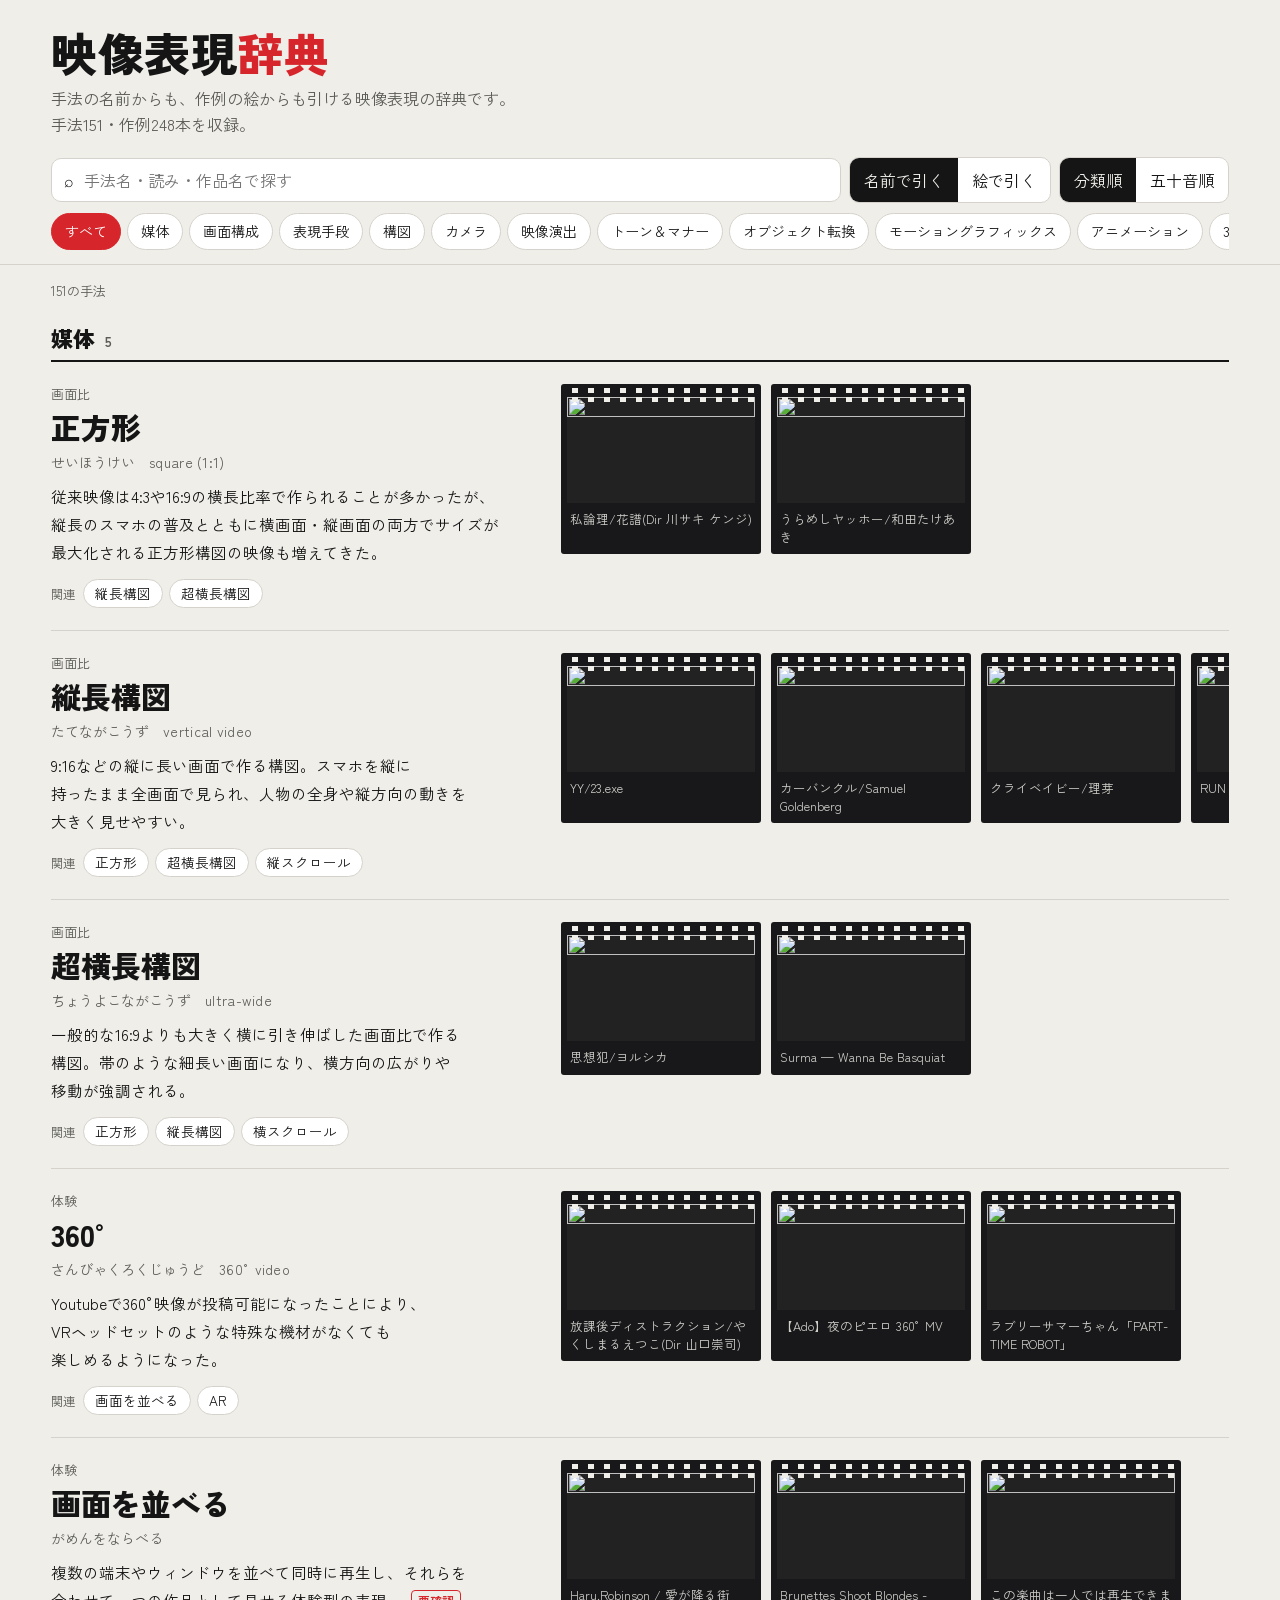
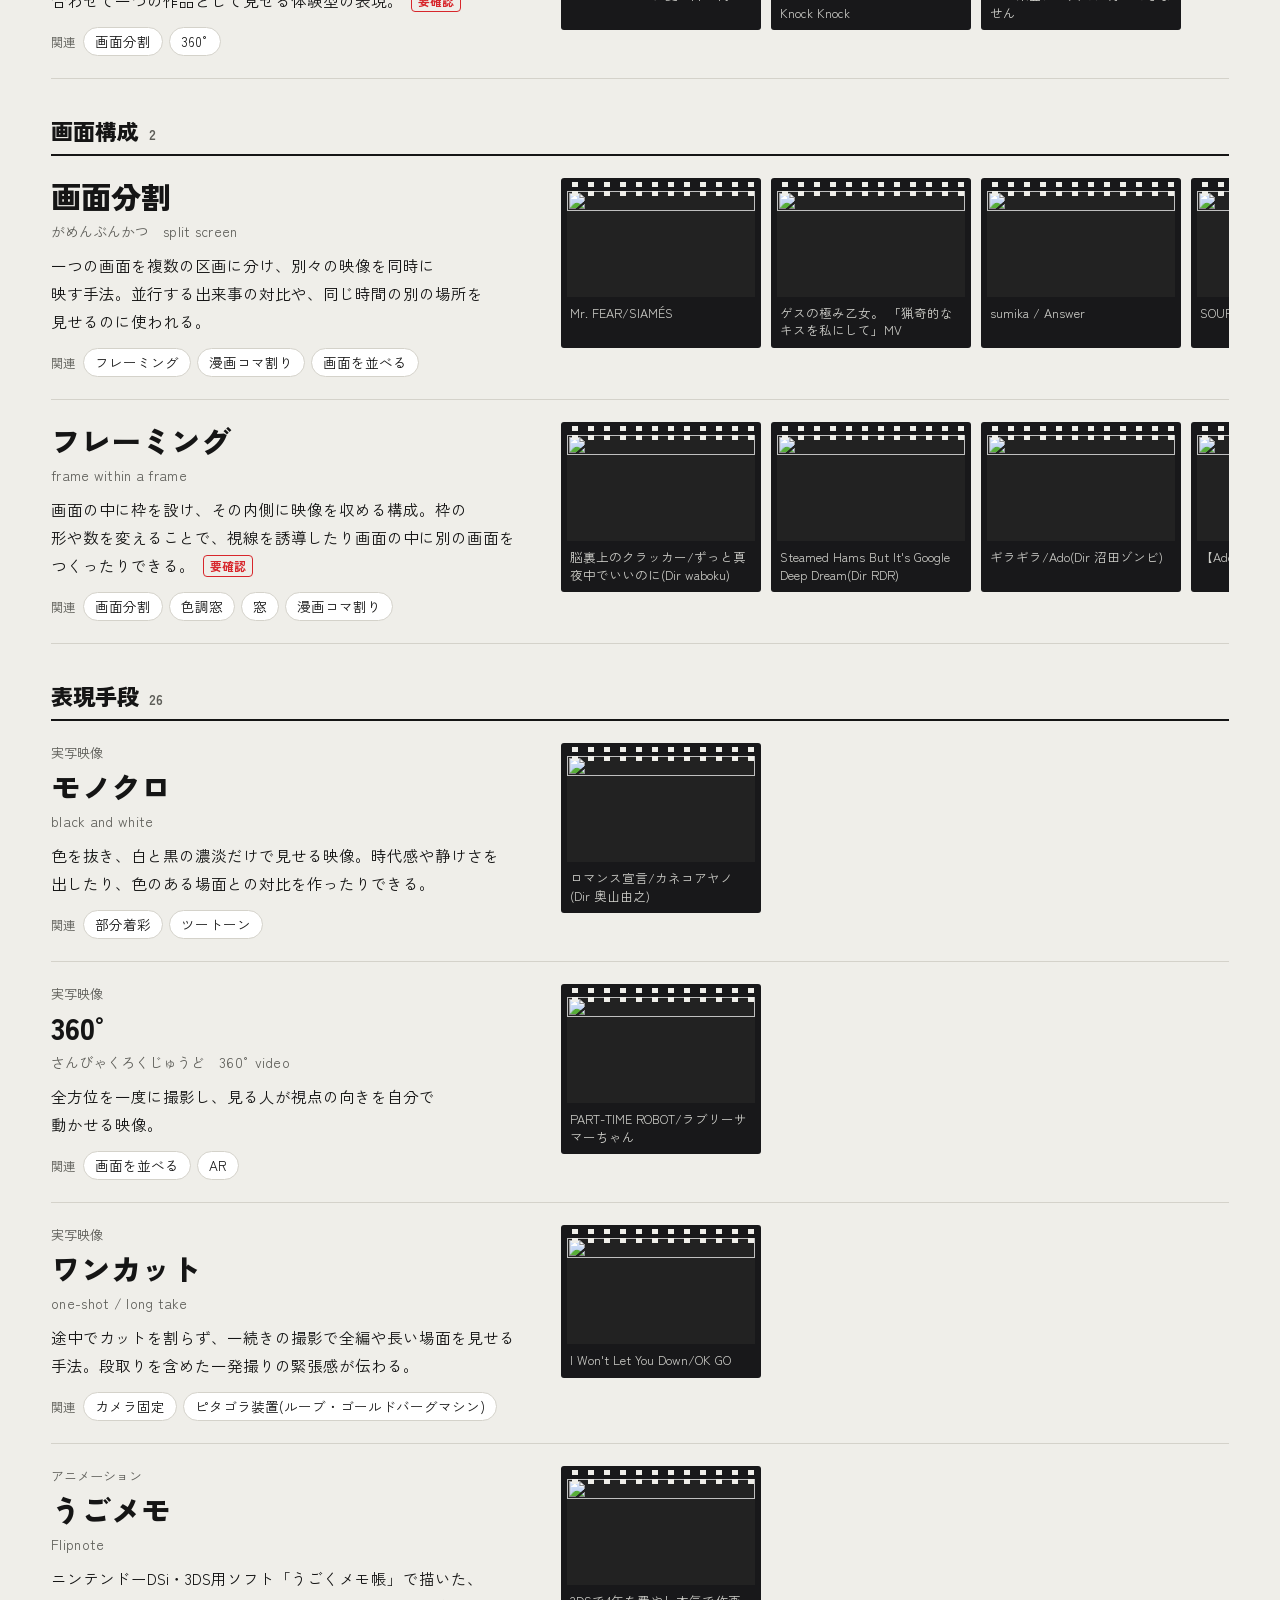
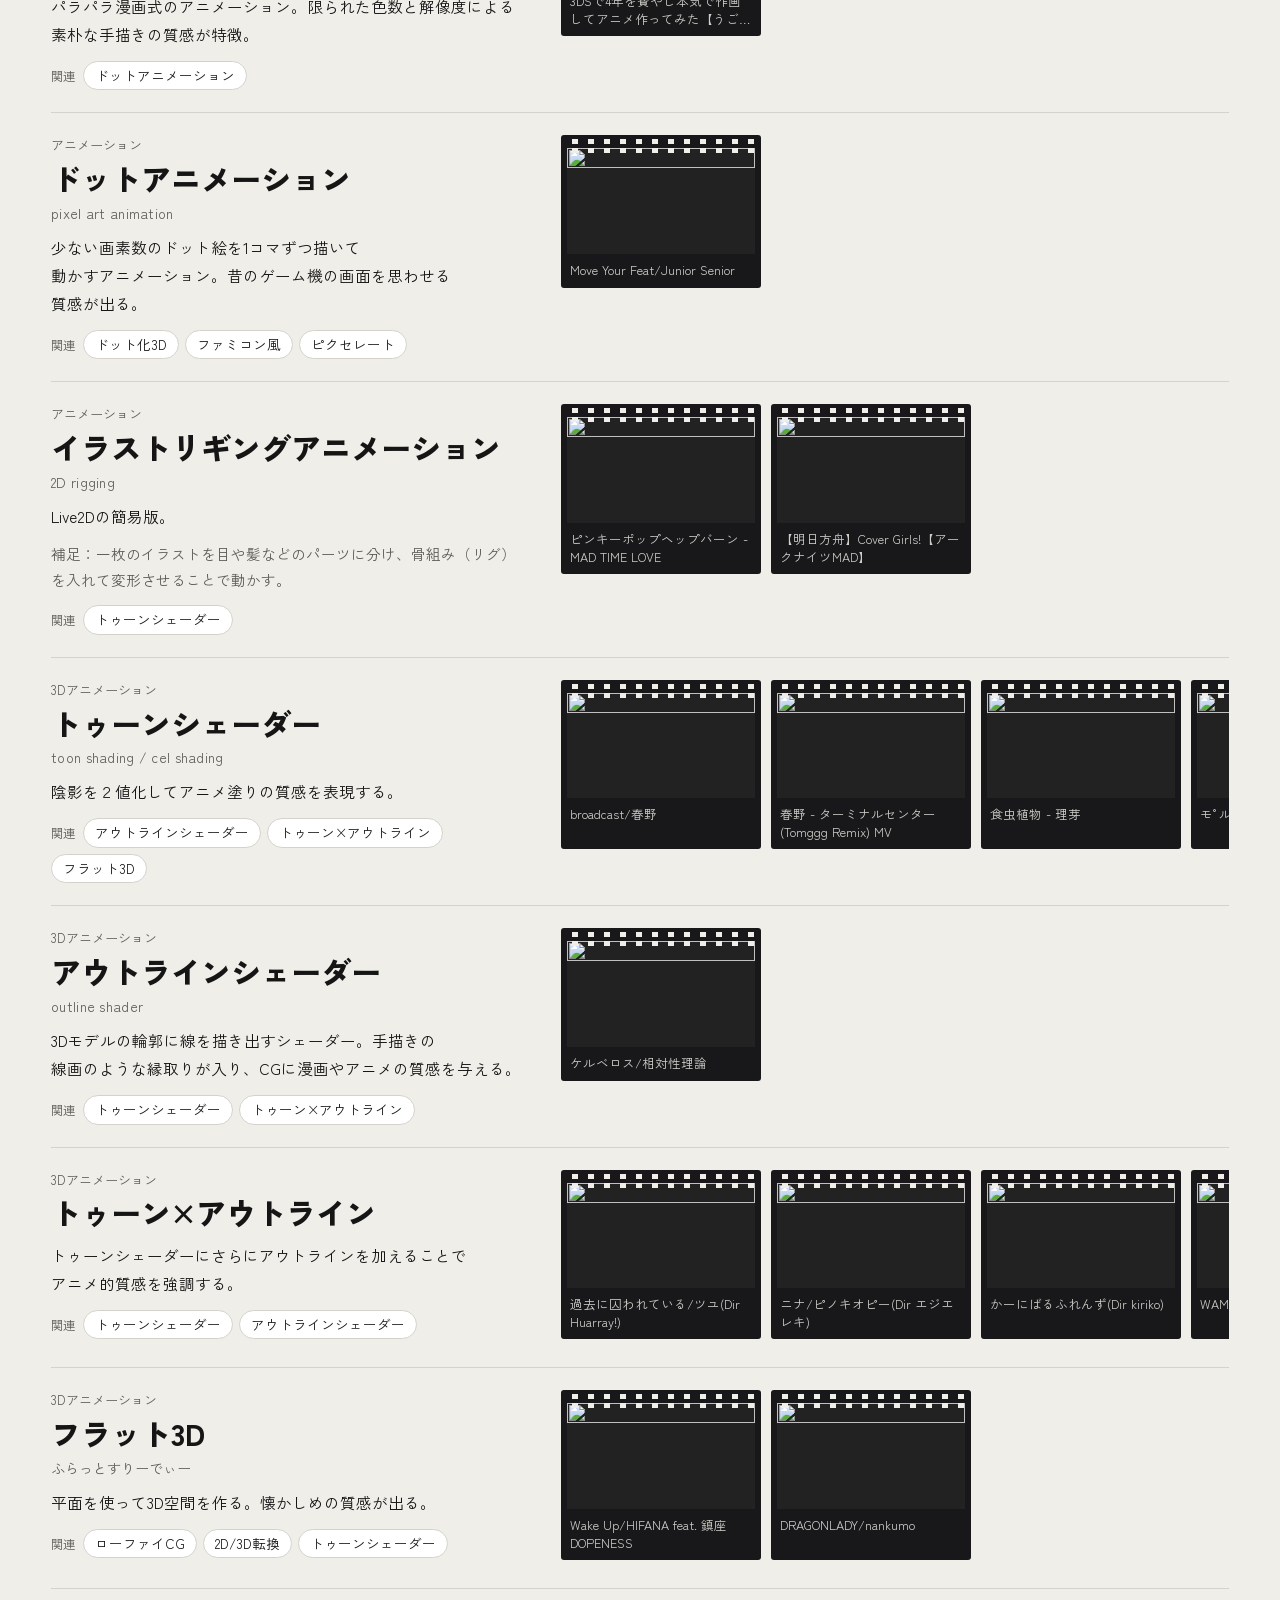
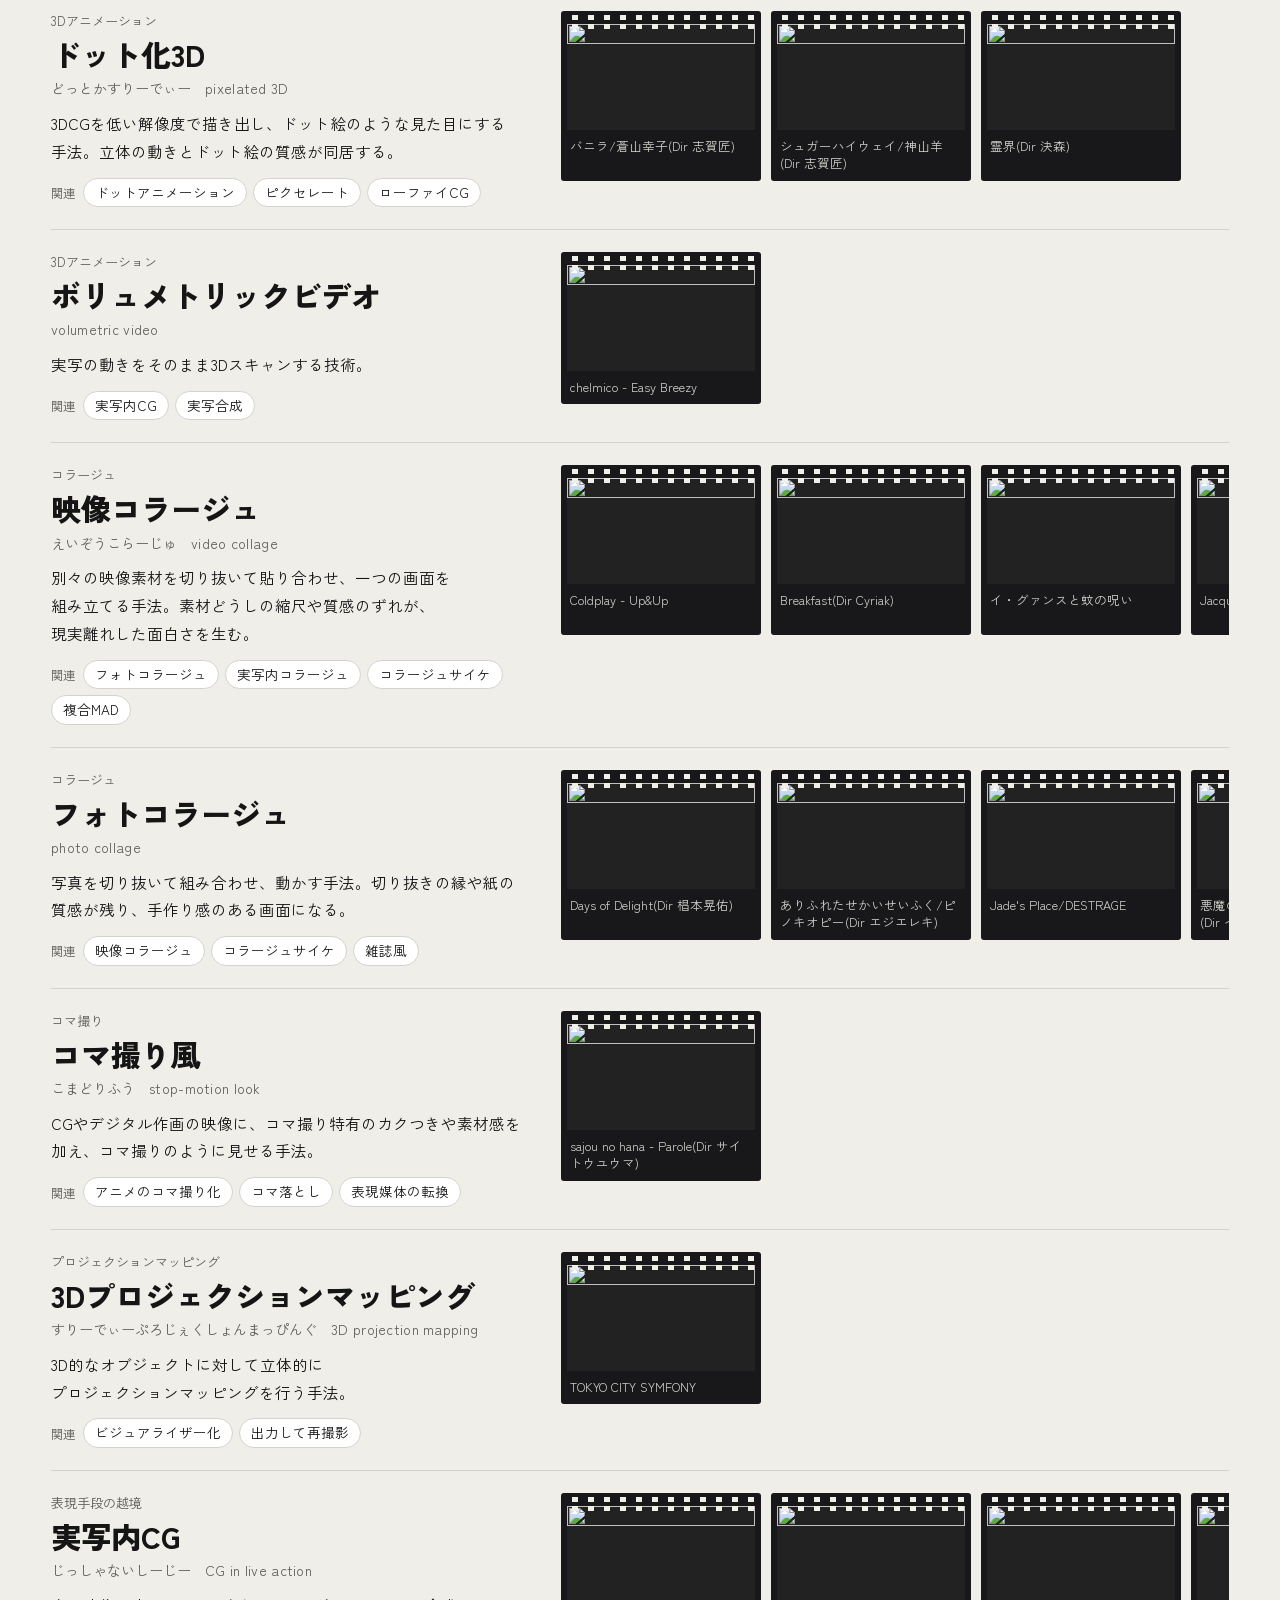
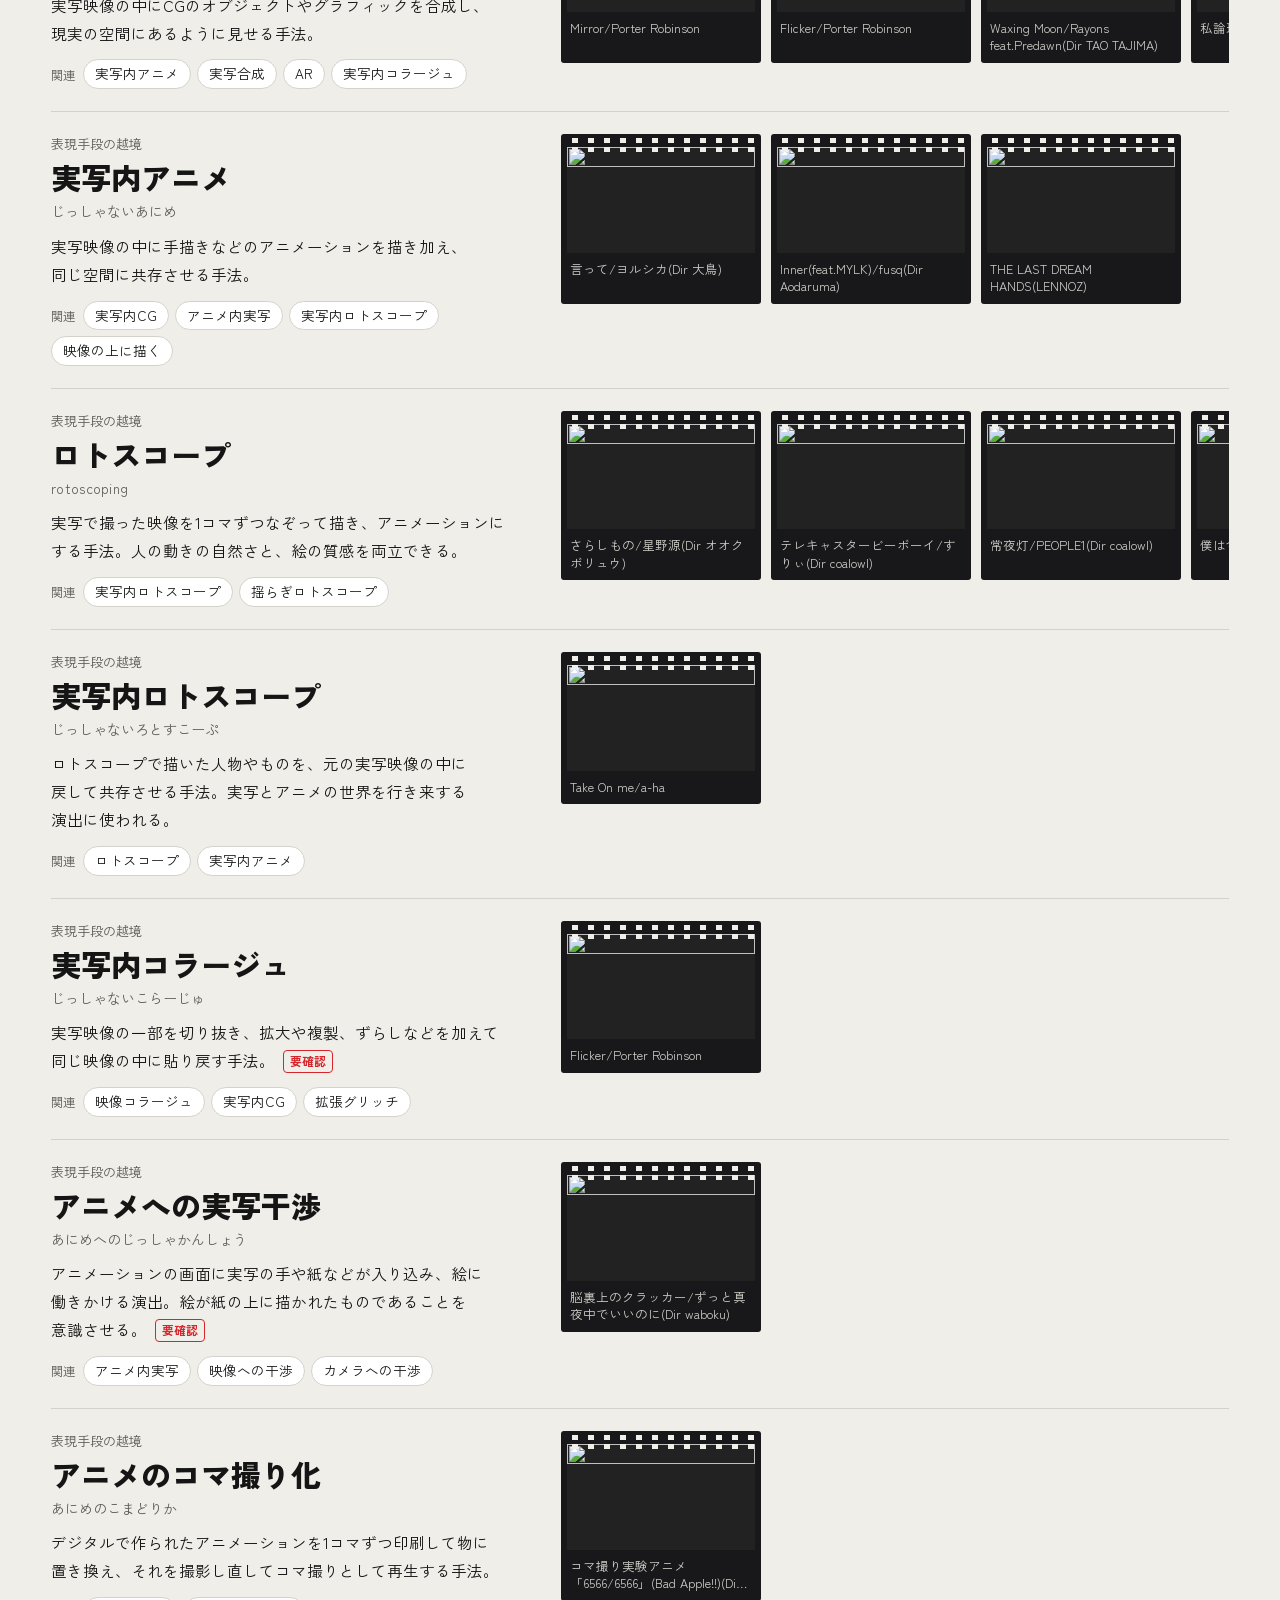
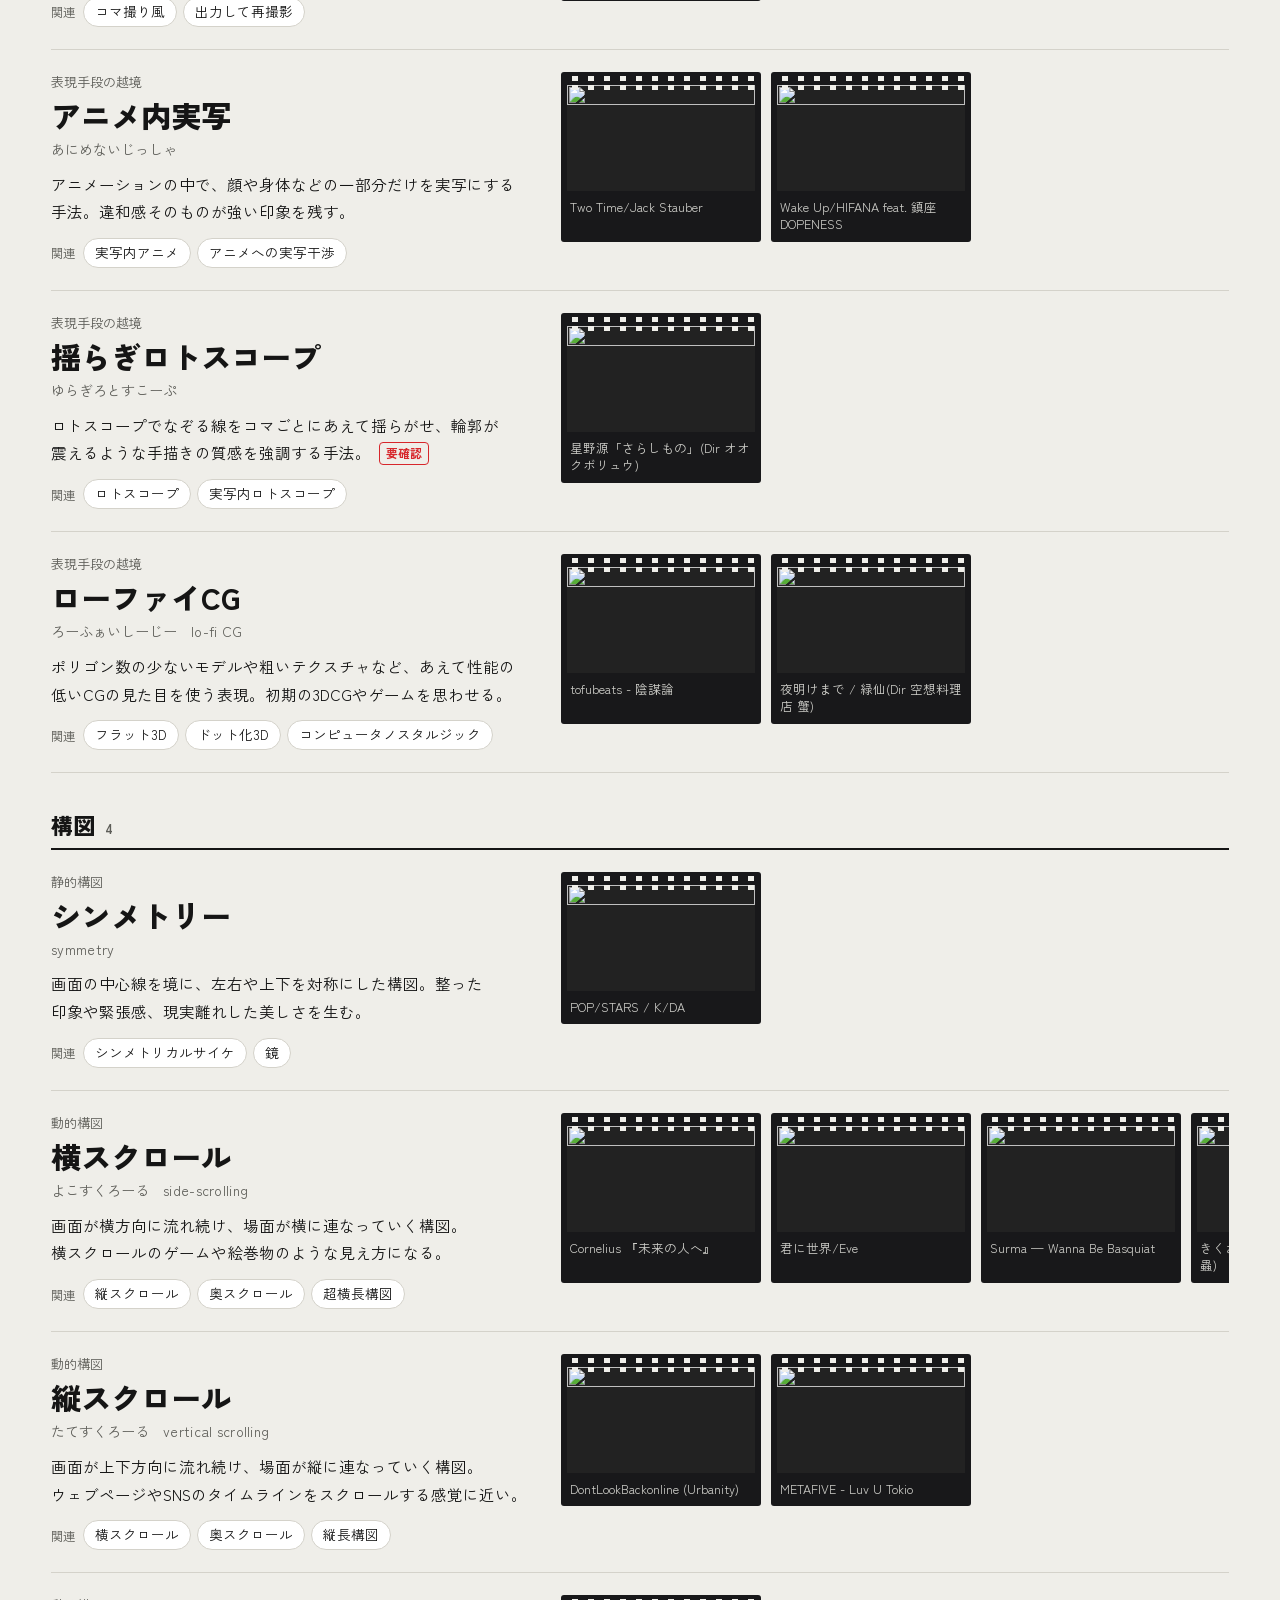
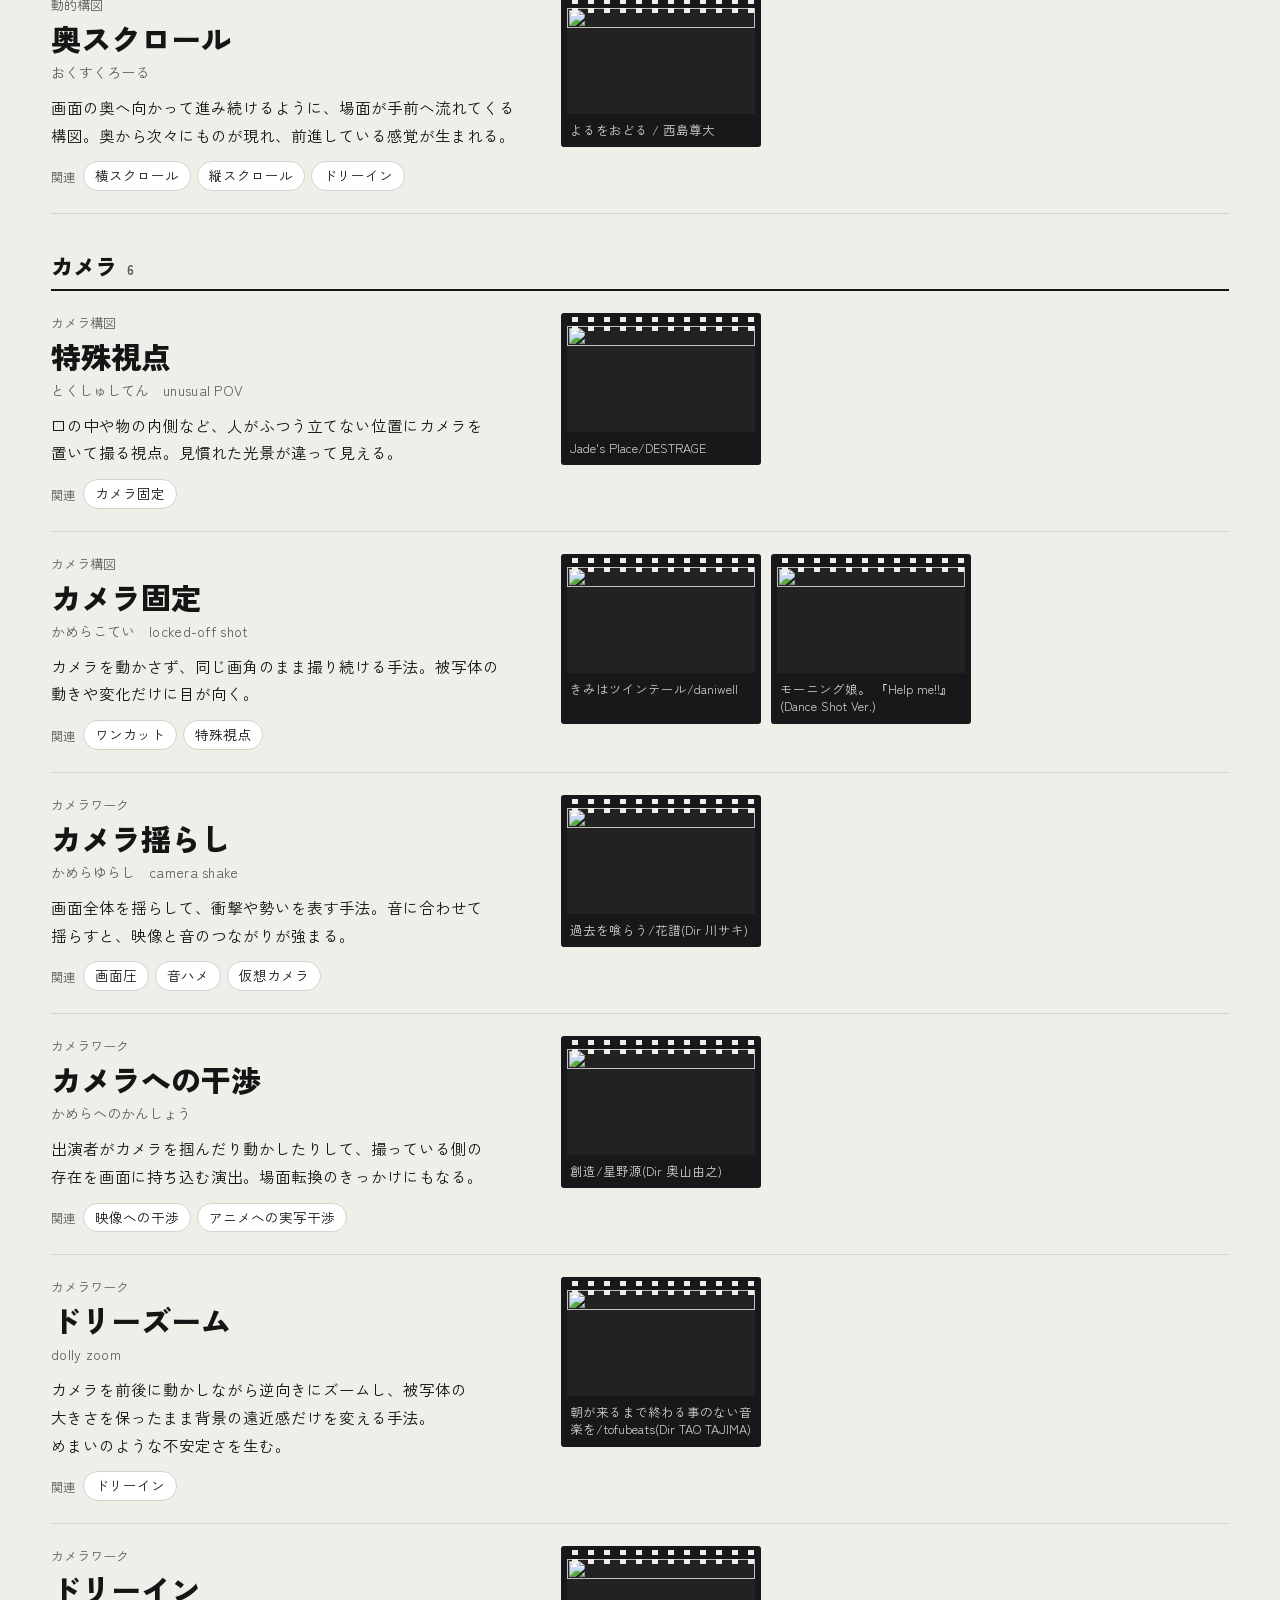
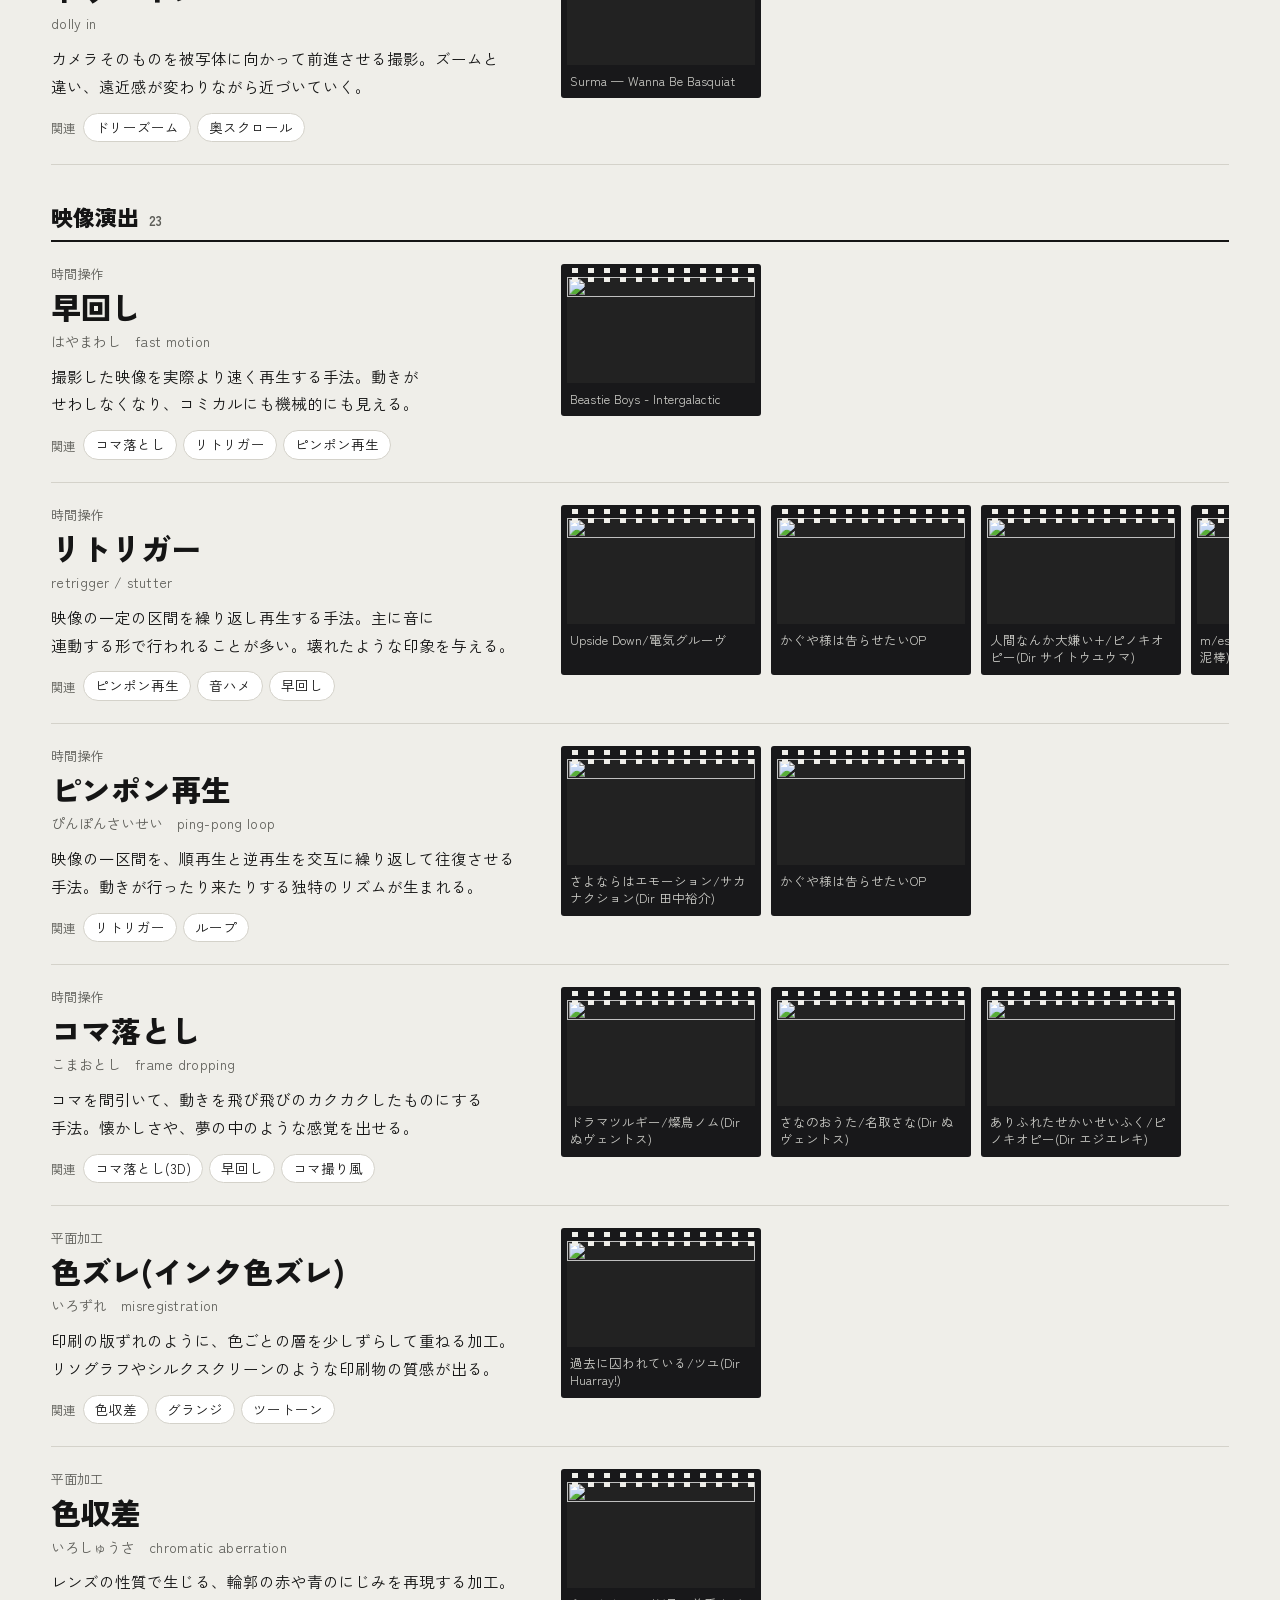
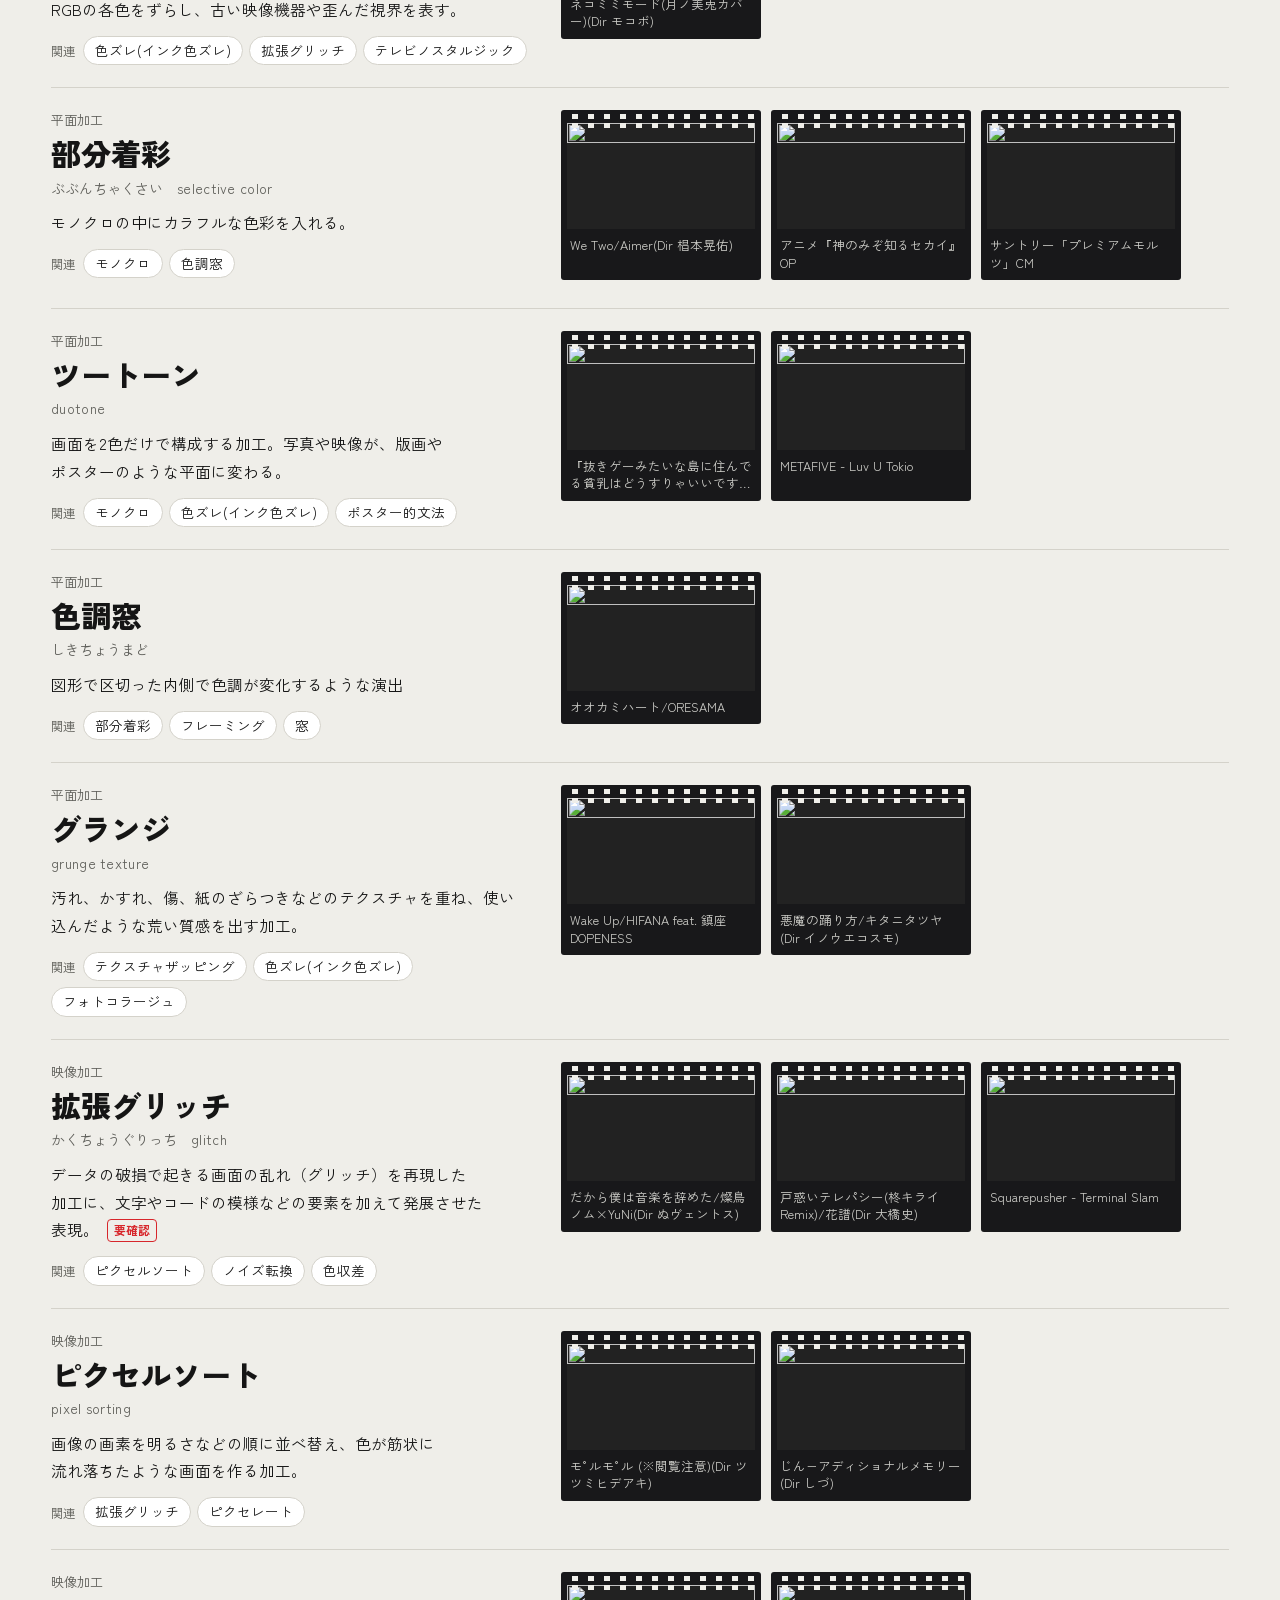
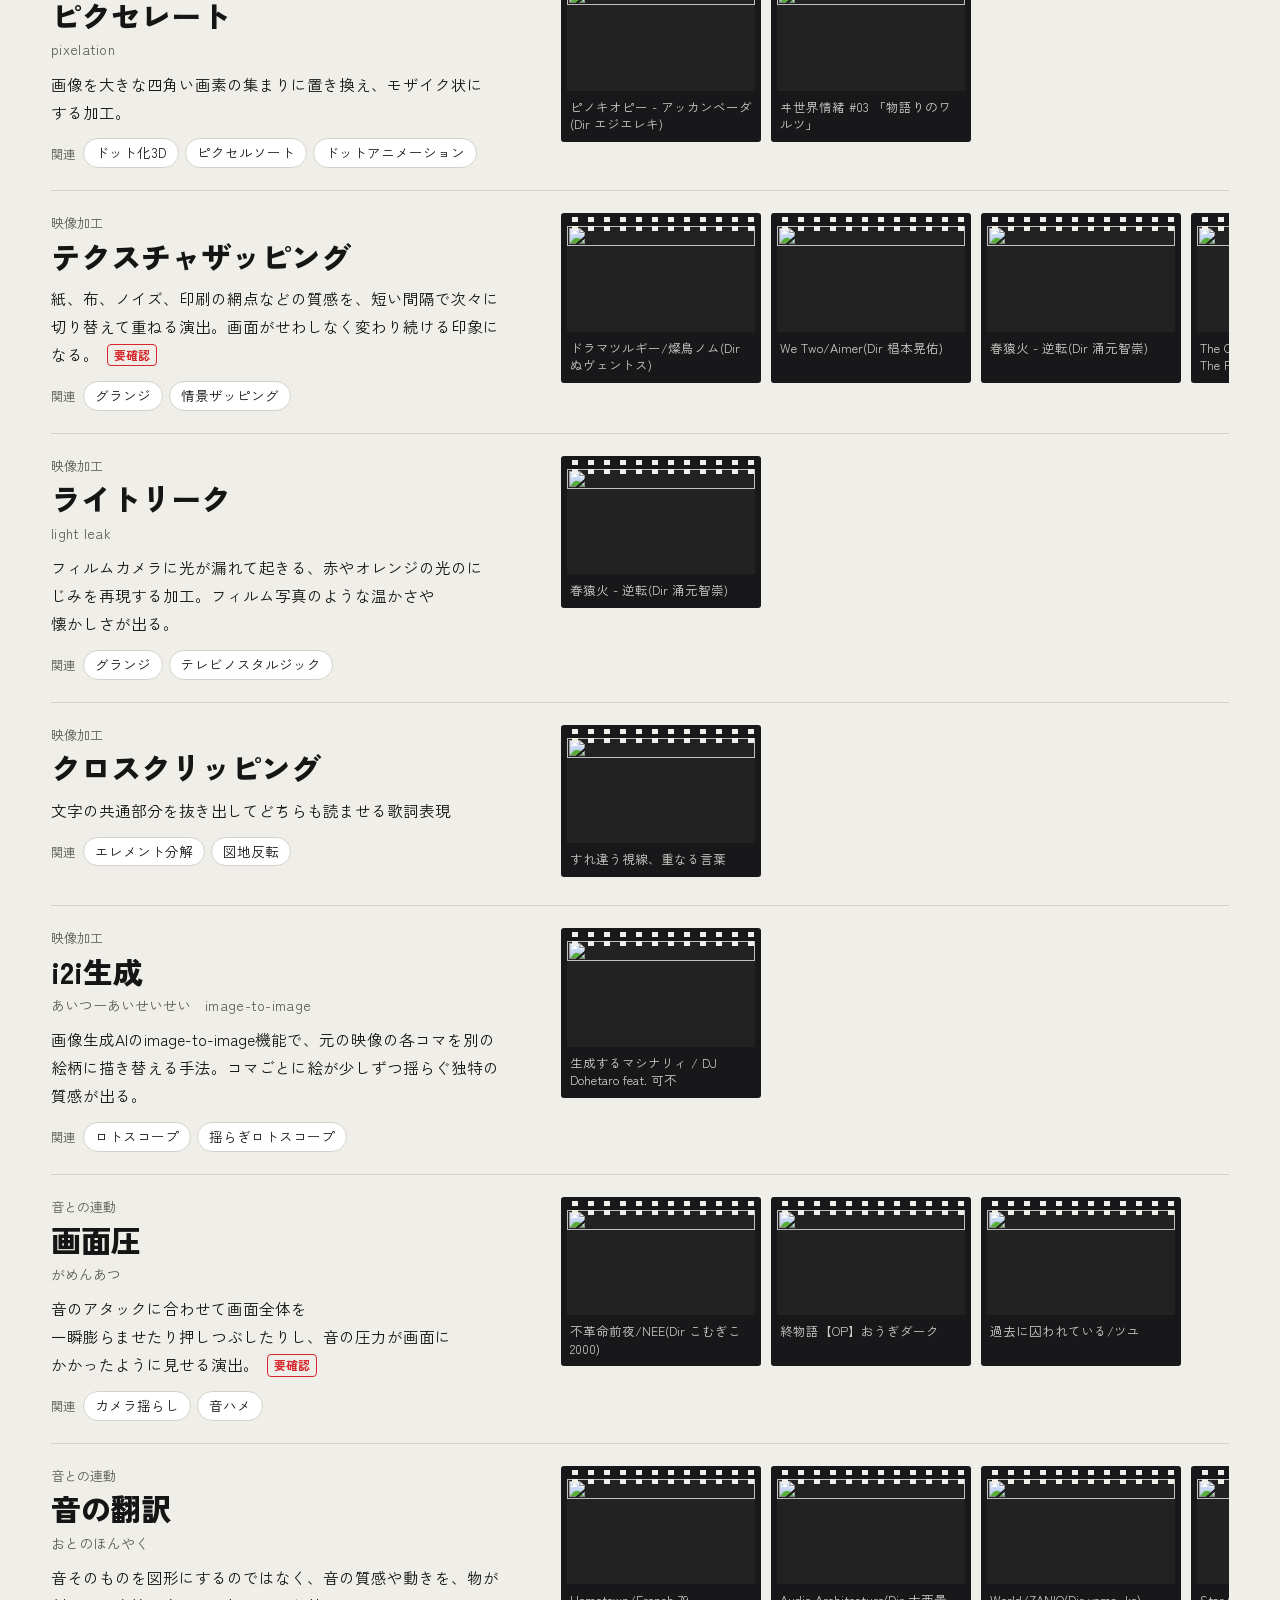
==== index.html @ a6e90ca4 "映像表現辞典：名前で引く辞典ビューを追加 - data/jiten.json に151手法の読み・説明・英語名・関連語を書き足す   （出典に説明がない123件のうち、出典独自の用語37件は「要確認」" ====
<!DOCTYPE html>
<html lang="ja">
<head>
<meta charset="utf-8">
<meta name="viewport" content="width=device-width,initial-scale=1">
<title>映像表現辞典</title>
<meta name="description" content="手法の名前からも、作例の絵からも引ける映像表現の辞典。">
<link rel="preconnect" href="https://fonts.googleapis.com">
<link rel="preconnect" href="https://fonts.gstatic.com" crossorigin>
<link href="https://fonts.googleapis.com/css2?family=Zen+Kaku+Gothic+New:wght@400;500;700;900&display=swap" rel="stylesheet">
<style>
/* VOICE: 制作現場の道具。静かで速い、引く辞書。
   IDEA: ライトボックスに並べたコンタクトシート。気になるコマに赤のグリースペンシルで印をつける。
   PICTURE: 画面いっぱいのフィルムコマ（サムネイル）の格子。それ自体が道具。
   COLOUR and TYPE: 乳白のライトボックス／夜は暗室。黒いフィルム枠、赤ペン #d7262b 一色。Zen Kaku Gothic New。
   LAYOUT: 細い見出し帯と操作列。「名前で引く」は辞典の項目（見出し語・読み・説明・関連語と作例のコマ）、
           「絵で引く」はコマの格子。作例を選ぶと手法名を大きく出すシートが開く。 */
:root{color-scheme:light dark;
--bg:light-dark(#efeee9,#0f1011);--ink:light-dark(#151515,#ecebe6);--sub:light-dark(#5d5d58,#a3a29c);
--film:light-dark(#18181a,#000);--line:light-dark(#d4d2ca,#2a2b2e);--chip:light-dark(#fff,#1a1b1d);
--red:light-dark(#d7262b,#ff4a46);--sheet:light-dark(#fbfaf7,#17181a);--barh:0px}
:root[data-theme=light]{color-scheme:light}:root[data-theme=dark]{color-scheme:dark}
*{box-sizing:border-box;min-width:0}
[hidden]{display:none!important}
body{margin:0;background:var(--bg);color:var(--ink);font:16px/1.6 "Zen Kaku Gothic New","Hiragino Sans","Yu Gothic",system-ui,sans-serif;overflow-x:clip}
body.lock{overflow:hidden}
button,input{font:inherit;color:inherit}
header{padding:28px max(4vw,16px) 8px}
h1{margin:0;font-size:clamp(30px,4.4vw,46px);line-height:1.05;font-weight:900;letter-spacing:.01em;text-wrap:balance}
h1 span{color:var(--red)}
.lead{margin:10px 0 0;color:var(--sub);max-width:62ch;text-wrap:pretty;word-break:auto-phrase}
#stat{display:inline-block}
.bar{position:sticky;top:0;z-index:5;background:color-mix(in srgb,var(--bg) 92%,transparent);backdrop-filter:blur(8px);padding:12px max(4vw,16px);border-bottom:1px solid var(--line);display:flex;flex-direction:column;gap:10px}
.row{display:flex;flex-wrap:wrap;gap:8px;align-items:center}
.search{flex:1 1 260px;display:flex;align-items:center;gap:8px;background:var(--chip);border:1px solid var(--line);border-radius:10px;padding:0 12px;min-height:44px}
.search input{flex:1;border:0;background:none;font-size:16px;outline:none;min-height:42px}
.search:focus-within{border-color:var(--red)}
.seg{display:flex;border:1px solid var(--line);border-radius:10px;overflow:hidden;background:var(--chip)}
.seg button{border:0;background:none;padding:0 14px;min-height:44px;cursor:pointer;white-space:nowrap}
.seg button[aria-pressed=true]{background:var(--ink);color:var(--bg)}
.tgl{border:1px solid var(--line);background:var(--chip);border-radius:10px;padding:0 14px;min-height:44px;cursor:pointer;white-space:nowrap}
.tgl[aria-pressed=true]{border-color:var(--red);color:var(--red);font-weight:700}
.chips{display:flex;gap:6px;overflow-x:auto;scrollbar-width:thin;padding-bottom:2px}
.chips button{flex:none;border:1px solid var(--line);background:var(--chip);border-radius:99px;padding:6px 13px;cursor:pointer;font-size:14px;min-height:36px}
.chips button[aria-pressed=true]{background:var(--red);border-color:var(--red);color:#fff}
button:focus-visible,a:focus-visible,.frame:focus-visible{outline:3px solid var(--red);outline-offset:2px}
main{padding:16px max(4vw,16px) 40px;max-width:1500px;margin:0 auto}
.count{font-size:13px;color:var(--sub);margin:0 0 12px}
.grid{display:grid;grid-template-columns:repeat(auto-fill,minmax(200px,1fr));gap:18px 14px}
.frame{background:var(--film);padding:13px 6px 6px;border-radius:3px;cursor:pointer;position:relative;border:0;text-align:left;color:#eee;display:flex;flex-direction:column;transition:transform .15s}
.frame::before,.frame::after{content:"";position:absolute;left:6px;right:6px;height:5px;background:repeating-linear-gradient(90deg,transparent 0 5px,light-dark(#efeee9,#3a3a3a) 5px 11px,transparent 11px 16px)}
.frame::before{top:4px}
.frame img{width:100%;aspect-ratio:16/9;object-fit:cover;display:block;background:#222}
.cap{padding:7px 3px 3px;font-size:12.5px;line-height:1.4;color:#cfcfca;display:-webkit-box;-webkit-line-clamp:2;-webkit-box-orient:vertical;overflow:hidden}
.tags{display:flex;flex-wrap:wrap;gap:4px;padding:4px 3px 3px}
.tags span{font-size:12px;background:#fff;color:#111;padding:1px 7px;border-radius:3px;font-weight:700}
.frame:hover{transform:translateY(-2px)}
.frame:hover img{outline:2px solid var(--red);outline-offset:-2px}
.strip{display:flex;gap:10px;overflow-x:auto;padding-bottom:6px;scroll-snap-type:x mandatory}
.strip .frame{flex:0 0 200px;scroll-snap-align:start}
.empty{padding:60px 0;text-align:center;color:var(--sub)}

/* 辞典 */
.grp{margin:0 0 28px}
.gh{position:sticky;top:var(--barh);z-index:3;background:var(--bg);margin:0;padding:10px 0 8px;border-bottom:2px solid var(--ink);display:flex;align-items:baseline;gap:10px}
.gh b{font-size:22px;font-weight:900;line-height:1.2}
.gh span{font-size:13px;color:var(--sub);font-variant-numeric:tabular-nums}
.entry{display:grid;grid-template-columns:minmax(0,5fr) minmax(0,7fr);gap:14px 32px;padding:22px 0;border-bottom:1px solid var(--line);scroll-margin-top:calc(var(--barh) + 56px)}
.entry .txt{display:flex;flex-direction:column;align-items:flex-start;gap:4px}
.path{font-size:13px;color:var(--sub)}
.entry h3{margin:0;font-size:clamp(24px,2.6vw,30px);font-weight:900;line-height:1.25;overflow-wrap:anywhere;text-wrap:balance;word-break:auto-phrase}
.entry.hit .hw{background:linear-gradient(transparent 62%,color-mix(in srgb,var(--red) 35%,transparent) 62%)}
.reads{display:flex;flex-wrap:wrap;gap:2px 14px;font-size:14px;color:var(--sub)}
.reads .en{letter-spacing:.02em}
.def{margin:6px 0 0;font-size:15.5px;line-height:1.8;max-width:40em;text-wrap:pretty;word-break:auto-phrase}
.def.none,.def.x{color:var(--sub);font-size:14.5px}
.chk{display:inline-block;margin-left:8px;font-size:12px;font-weight:700;color:var(--red);border:1px solid var(--red);border-radius:4px;padding:0 6px;line-height:1.7;vertical-align:1px;white-space:nowrap;cursor:help}
.rel{display:flex;flex-wrap:wrap;gap:6px;align-items:center;margin:8px 0 0}
.rel>span{font-size:12px;color:var(--sub);margin-right:2px}
.rel a{font-size:13.5px;color:var(--ink);text-decoration:none;border:1px solid var(--line);background:var(--chip);border-radius:99px;padding:3px 11px}
.rel a:hover{border-color:var(--red);color:var(--red)}
.entry .strip{align-self:start}

/* シート */
.veil{position:fixed;inset:0;background:rgba(0,0,0,.55);z-index:20;display:none;align-items:center;justify-content:center;padding:16px}
.veil.on{display:flex}
.sheet{background:var(--sheet);color:var(--ink);width:min(1080px,100%);max-height:92vh;overflow:auto;border-radius:14px;box-shadow:0 20px 60px rgba(0,0,0,.4);display:grid;grid-template-columns:minmax(0,1.5fr) minmax(0,1fr)}
.sheet .pic{background:var(--film);padding:18px 10px 10px;position:relative}
.player{width:100%;aspect-ratio:16/9;background:#000}.player iframe{width:100%;height:100%;border:0;display:block}
.seek{border:1px solid var(--red);color:var(--red);background:none;border-radius:6px;padding:2px 8px;font-size:13px;cursor:pointer;margin-left:4px}
.sheet .pic .vt{color:#ddd;font-size:14px;margin:10px 2px 6px;line-height:1.45}
.yt{display:inline-flex;align-items:center;gap:6px;background:var(--red);color:#fff;text-decoration:none;border-radius:8px;padding:0 14px;min-height:44px;font-weight:700;margin:4px 2px}
.info{padding:22px 22px 18px;display:flex;flex-direction:column;gap:22px}
.close{position:sticky;top:0;align-self:flex-end;border:1px solid var(--line);background:var(--chip);border-radius:50%;width:44px;height:44px;cursor:pointer;font-size:20px;line-height:1;margin:-8px -8px -40px 0}
.word{display:flex;flex-direction:column;align-items:flex-start;gap:2px}
.word h3{margin:2px 0 4px;font-size:clamp(26px,3.4vw,36px);line-height:1.15;font-weight:900;text-wrap:balance;word-break:auto-phrase}
.word h3 mark{background:linear-gradient(transparent 62%,color-mix(in srgb,var(--red) 35%,transparent) 62%);color:inherit}
.word .def{font-size:15px;margin:4px 0 0}
.word .note{margin:8px 0 0;font-size:15px;border-left:3px solid var(--red);padding-left:10px;color:var(--sub);text-wrap:pretty}
.toj{margin-top:8px;font-size:14px;color:var(--red);font-weight:700;text-decoration:none}
.toj:hover{text-decoration:underline}
.word .more{font-size:13px;color:var(--sub);margin-top:10px}
.mini{display:flex;gap:8px;overflow-x:auto;padding:6px 0;max-width:100%}
.mini button{flex:0 0 112px;border:0;padding:0;background:none;cursor:pointer;text-align:left}
.mini img{width:112px;aspect-ratio:16/9;object-fit:cover;display:block;border-radius:3px}
footer{padding:20px max(4vw,16px) 40px;color:var(--sub);font-size:13px;border-top:1px solid var(--line)}
footer p{margin:0 0 6px;max-width:80ch;text-wrap:pretty;word-break:auto-phrase}
footer a{color:inherit}
@media(max-width:860px){.entry{grid-template-columns:1fr}}
@media(max-width:700px){.bar{position:static}.sheet{grid-template-columns:1fr}.grid{grid-template-columns:repeat(auto-fill,minmax(150px,1fr));gap:14px 10px}.strip .frame{flex-basis:160px}.seg button{padding:0 11px;font-size:14px}}
@media(prefers-reduced-motion:reduce){.frame{transition:none}.frame:hover{transform:none}}
</style>
</head>
<body>
<header>
<h1>映像表現<span>辞典</span></h1>
<p class="lead">手法の名前からも、作例の絵からも引ける映像表現の辞典です。<span id="stat"></span></p>
</header>
<div class="bar">
  <div class="row">
    <label class="search"><span aria-hidden="true">⌕</span><input id="q" type="search" placeholder="手法名・読み・作品名で探す" autocomplete="off" aria-label="検索"></label>
    <div class="seg" role="group" aria-label="引き方">
      <button id="vJiten" type="button" aria-pressed="true">名前で引く</button>
      <button id="vWorks" type="button" aria-pressed="false">絵で引く</button>
    </div>
    <div class="seg" id="sortSeg" role="group" aria-label="並び順">
      <button id="oCat" type="button" aria-pressed="true">分類順</button>
      <button id="oKana" type="button" aria-pressed="false">五十音順</button>
    </div>
    <button class="tgl" id="names" type="button" aria-pressed="false" hidden>名前も表示</button>
    <button class="tgl" id="shuffle" type="button" aria-pressed="false" hidden>シャッフル</button>
  </div>
  <div class="chips" id="chips" role="group" aria-label="大分類"></div>
</div>
<main id="main"><p class="empty">読み込み中…</p></main>
<footer>
<p>出典：<a href="https://scrapbox.io/movieclub/%E6%98%A0%E5%83%8F%E8%A1%A8%E7%8F%BE%E8%BE%9E%E5%85%B8(%E6%9C%AA%E6%95%B4%E7%90%86)">映像表現辞典(未整理)｜movieclub（Scrapbox）</a> をもとに、YouTubeで見られる作例だけを並べています（2026年11月25日時点。削除済みの動画やYouTube以外の作例は除外）。</p>
<p>説明文のうち出典にないものは、このページで書き足しました。「要確認」の印がある説明は、作例から推して書いた下書きです。</p>
<p>作例を選ぶと、ページ内で動画が再生されます。</p>
</footer>
<div class="veil" id="veil"><div class="sheet" id="sheet" role="dialog" aria-modal="true" aria-label="表現の名前"></div></div>
<script>
{
const esc=s=>String(s??'').replace(/[&<>"']/g,c=>({'&':'&amp;','<':'&lt;','>':'&gt;','"':'&quot;',"'":'&#39;'}[c]));
const $=id=>document.getElementById(id);
const store={get(k,d){try{const v=localStorage.getItem('eizo-'+k);return v===null?d:JSON.parse(v)}catch(e){return d}},set(k,v){try{localStorage.setItem('eizo-'+k,JSON.stringify(v))}catch(e){}}};
const hira=s=>String(s??'').replace(/[ァ-ヶ]/g,c=>String.fromCharCode(c.charCodeAt(0)-0x60));
const norm=s=>hira(String(s??'').normalize('NFKC').toLowerCase()).replace(/\s+/g,' ');
const ROWS=[['あ','あいうえお'],['か','かきくけこ'],['さ','さしすせそ'],['た','たちつてと'],['な','なにぬねの'],['は','はひふへほ'],['ま','まみむめも'],['や','やゆよ'],['ら','らりるれろ'],['わ','わをん']];
const SMALL={'ぁ':'あ','ぃ':'い','ぅ':'う','ぇ':'え','ぉ':'お','っ':'つ','ゃ':'や','ゅ':'ゆ','ょ':'よ','ゎ':'わ'};
const rowOf=r=>{let c=hira(r).normalize('NFD').charAt(0);c=SMALL[c]||c;const f=ROWS.find(x=>x[1].includes(c));return f?f[0]:'他'};
const hasKanji=s=>/[㐀-鿿々A-Za-z0-9]/.test(s);
const reduce=matchMedia('(prefers-reduced-motion: reduce)').matches;
const EMPTY='<p class="empty">見つかりませんでした。言葉を変えてみてください。</p>';

let T=[],V=new Map(),SECS=[],BY=new Map();
const th=id=>'https://i.ytimg.com/vi/'+encodeURIComponent(id)+'/mqdefault.jpg';
const st={view:store.get('view','jiten')==='works'?'works':'jiten',order:store.get('order','cat')==='kana'?'kana':'cat',names:!!store.get('names',false),sec:'',row:'',q:'',shuffle:false,ord:null};

const tsec=n=>{const m=String(n).match(/(\d{1,2}):(\d{2})/);return m?(+m[1])*60+(+m[2]):0};
const ytUrl=(id,note)=>{const t=tsec(note);return 'https://www.youtube.com/watch?v='+encodeURIComponent(id)+(t?'&t='+t+'s':'')};
const embedUrl=(id,note)=>{const t=tsec(note);return 'https://www.youtube-nocookie.com/embed/'+encodeURIComponent(id)+'?autoplay=1&rel=0&playsinline=1'+(t?'&start='+t:'')};
const pathOf=t=>[t.s,t.b].filter(Boolean).join(' › ');
const href=n=>'#'+encodeURIComponent(n);

function frame(id,title,showTags){
  const v=V.get(id);title=title||v.title;
  const tags=showTags?'<span class="tags">'+v.techs.map(x=>'<span>'+esc(T[x.i].t)+'</span>').join('')+'</span>':'';
  return '<button class="frame" type="button" data-id="'+esc(id)+'" aria-label="'+esc(title)+'"><img loading="lazy" alt="" src="'+esc(th(id))+'"><span class="cap">'+esc(title)+'</span>'+tags+'</button>';
}
function readsHtml(t){
  const a=[];
  if(hasKanji(t.t))a.push('<span class="yomi">'+esc(t.r)+'</span>');
  if(t.e)a.push('<span class="en" lang="en">'+esc(t.e)+'</span>');
  return a.length?'<span class="reads">'+a.join('')+'</span>':'';
}
function defHtml(t){
  let h=t.def?'<p class="def">'+esc(t.def)+(t.chk?'<span class="chk" title="出典に説明がないため、作例から推して書いた下書きです">要確認</span>':'')+'</p>':'<p class="def none">説明はまだありません。</p>';
  if(t.x)h+='<p class="def x">補足：'+esc(t.x)+'</p>';
  return h;
}
function inView(t){
  if(st.q&&!t.hay.includes(st.q))return false;
  return st.order==='cat'?(!st.sec||t.s===st.sec):(!st.row||t.row===st.row);
}
function entry(t){
  const path=st.order==='cat'?t.b:pathOf(t);
  return '<article class="entry" id="w'+t.i+'"><div class="txt">'+
    (path?'<span class="path">'+esc(path)+'</span>':'')+
    '<h3><span class="hw">'+esc(t.t)+'</span></h3>'+readsHtml(t)+defHtml(t)+
    (t.rel.length?'<p class="rel"><span>関連</span>'+t.rel.map(n=>'<a href="'+esc(href(n))+'">'+esc(n)+'</a>').join('')+'</p>':'')+
    '</div><div class="strip">'+t.v.map(v=>frame(v.id,v.title,false)).join('')+'</div></article>';
}
function renderJiten(){
  const list=T.filter(inView);
  const groups=[];
  if(st.order==='cat'){
    SECS.forEach(s=>{const items=list.filter(t=>t.s===s);if(items.length)groups.push({name:s,items})});
  }else{
    const sorted=[...list].sort((a,b)=>a.r.localeCompare(b.r,'ja')||a.t.localeCompare(b.t,'ja'));
    [...ROWS.map(r=>r[0]),'他'].forEach(k=>{const items=sorted.filter(t=>t.row===k);if(items.length)groups.push({name:k,items})});
  }
  $('main').innerHTML='<p class="count">'+list.length+'の手法</p>'+(groups.length?groups.map(g=>'<section class="grp"><h2 class="gh"><b>'+esc(g.name)+'</b><span>'+g.items.length+'</span></h2>'+g.items.map(entry).join('')+'</section>').join(''):EMPTY);
}
function renderWorks(){
  let ids=[...V.keys()].filter(id=>{const v=V.get(id);
    if(st.sec&&!v.techs.some(x=>T[x.i].s===st.sec))return false;
    return !st.q||v.hay.includes(st.q)||v.techs.some(x=>T[x.i].hayT.includes(st.q));});
  if(st.shuffle&&st.ord)ids.sort((a,b)=>st.ord.get(a)-st.ord.get(b));
  $('main').innerHTML='<p class="count">'+ids.length+'本の作例</p>'+(ids.length?'<div class="grid">'+ids.map(id=>frame(id,'',st.names)).join('')+'</div>':EMPTY);
}
function chips(){
  const kana=st.view==='jiten'&&st.order==='kana';
  const items=kana?['',...ROWS.map(r=>r[0]).filter(k=>T.some(t=>t.row===k))]:['',...SECS];
  const cur=kana?st.row:st.sec;
  $('chips').setAttribute('aria-label',kana?'五十音':'大分類');
  $('chips').innerHTML=items.map(s=>'<button type="button" data-k="'+esc(s)+'" aria-pressed="'+(cur===s)+'">'+esc(s?(kana?s+'行':s):'すべて')+'</button>').join('');
}
function render(){
  const j=st.view==='jiten';
  $('vJiten').setAttribute('aria-pressed',j);$('vWorks').setAttribute('aria-pressed',!j);
  $('sortSeg').hidden=!j;$('names').hidden=j;$('shuffle').hidden=j;
  $('oCat').setAttribute('aria-pressed',st.order==='cat');$('oKana').setAttribute('aria-pressed',st.order==='kana');
  $('names').setAttribute('aria-pressed',st.names);$('shuffle').setAttribute('aria-pressed',st.shuffle);
  chips();
  if(j)renderJiten();else renderWorks();
}
function toTop(){const m=$('main'),y=m.getBoundingClientRect().top+scrollY-parseFloat(getComputedStyle(document.documentElement).getPropertyValue('--barh')||0);if(scrollY>y)scrollTo({top:y})}

let opener=null;
function open(id){
  const v=V.get(id);if(!v)return;
  if(!$('veil').classList.contains('on'))opener=document.activeElement;
  const first=v.techs[0];
  const words=v.techs.map(x=>{const t=T[x.i];
    const others=t.v.filter(o=>o.id!==id);
    return '<div class="word"><span class="path">'+esc(pathOf(t))+'</span><h3><mark>'+esc(t.t)+'</mark></h3>'+readsHtml(t)+defHtml(t)+
      (x.n?'<p class="note">この作品では：'+esc(x.n)+(tsec(x.n)?' <button class="seek" type="button" data-id="'+esc(id)+'" data-n="'+esc(x.n)+'">ここから再生</button>':'')+'</p>':'')+
      '<a class="toj" href="'+esc(href(t.t))+'">辞典で見る →</a>'+
      (others.length?'<div class="more">「'+esc(t.t)+'」の他の作例</div><div class="mini">'+others.map(o=>'<button type="button" data-id="'+esc(o.id)+'" title="'+esc(o.title)+'"><img loading="lazy" alt="'+esc(o.title)+'" src="'+esc(th(o.id))+'"></button>').join('')+'</div>':'')+'</div>';}).join('');
  $('sheet').innerHTML='<div class="pic"><div class="player"><iframe src="'+esc(embedUrl(id,first.n))+'" title="'+esc(v.title)+'" allow="autoplay; encrypted-media; picture-in-picture; fullscreen" allowfullscreen></iframe></div><div class="vt">'+esc(v.title)+'</div><a class="yt" href="'+esc(ytUrl(id,first.n))+'" target="_blank" rel="noopener">YouTubeで開く</a></div><div class="info"><button class="close" id="close" type="button" aria-label="閉じる">×</button>'+words+'</div>';
  $('veil').classList.add('on');document.body.classList.add('lock');$('sheet').scrollTop=0;$('close').focus();
}
function closeSheet(restore){
  if(!$('veil').classList.contains('on'))return;
  $('veil').classList.remove('on');document.body.classList.remove('lock');$('sheet').innerHTML='';
  if(restore&&opener&&document.contains(opener))opener.focus({preventScroll:true});
  opener=null;
}
function goHash(){
  let h='';try{h=decodeURIComponent(location.hash.slice(1))}catch(e){return}
  if(!h||!BY.has(h))return;
  const t=T[BY.get(h)];
  closeSheet(false);
  if(st.view!=='jiten'){st.view='jiten';store.set('view','jiten')}
  if(!inView(t)){st.q='';$('q').value='';st.sec='';st.row=''}
  render();
  const el=$('w'+t.i);if(!el)return;
  el.classList.add('hit');
  const far=Math.abs(el.getBoundingClientRect().top)>innerHeight*1.5;
  el.scrollIntoView({block:'start',behavior:reduce||far?'auto':'smooth'});
}

$('q').addEventListener('input',e=>{st.q=norm(e.target.value.trim());render()});
$('vJiten').onclick=()=>{st.view='jiten';store.set('view','jiten');render();toTop()};
$('vWorks').onclick=()=>{st.view='works';store.set('view','works');render();toTop()};
$('oCat').onclick=()=>{st.order='cat';store.set('order','cat');render();toTop()};
$('oKana').onclick=()=>{st.order='kana';store.set('order','kana');render();toTop()};
$('names').onclick=()=>{st.names=!st.names;store.set('names',st.names);render()};
$('shuffle').onclick=()=>{st.shuffle=!st.shuffle;if(st.shuffle)st.ord=new Map([...V.keys()].map(k=>[k,Math.random()]));render()};
$('chips').addEventListener('click',e=>{const b=e.target.closest('button');if(!b)return;
  if(st.view==='jiten'&&st.order==='kana')st.row=b.dataset.k;else st.sec=b.dataset.k;render();toTop()});
$('main').addEventListener('click',e=>{const b=e.target.closest('.frame');if(b)open(b.dataset.id)});
$('veil').addEventListener('click',e=>{
  if(e.target.id==='veil'||e.target.id==='close')return closeSheet(true);
  const k=e.target.closest('.seek');if(k){const f=$('sheet').querySelector('iframe');if(f)f.src=embedUrl(k.dataset.id,k.dataset.n);return}
  const b=e.target.closest('.mini button');if(b)open(b.dataset.id)});
document.addEventListener('click',e=>{
  const a=e.target.closest('a[href^="#"]');if(!a)return;
  e.preventDefault();history.pushState(null,'',a.getAttribute('href'));goHash()});
addEventListener('popstate',goHash);
addEventListener('hashchange',goHash);
document.addEventListener('keydown',e=>{if(e.key==='Escape')closeSheet(true)});

const bar=document.querySelector('.bar');
const setBar=()=>document.documentElement.style.setProperty('--barh',(getComputedStyle(bar).position==='sticky'?bar.offsetHeight:0)+'px');
new ResizeObserver(setBar).observe(bar);addEventListener('resize',setBar);setBar();

Promise.all([
  fetch('data/techs.json').then(r=>{if(!r.ok)throw new Error(r.status);return r.json()}),
  fetch('data/jiten.json').then(r=>r.ok?r.json():{}).catch(()=>({}))
]).then(([techs,J])=>{
  T=techs;
  T.forEach((t,i)=>{
    const j=J[t.t]||{};
    t.i=i;t.r=j.r||hira(t.t);t.e=j.e||'';t.def=t.d||j.d||'';t.chk=!t.d&&!!j.d&&!!j.k;t.x=t.d?(j.x||''):'';
    t.row=rowOf(t.r);
    if(!SECS.includes(t.s))SECS.push(t.s);
    if(!BY.has(t.t))BY.set(t.t,i);
    t.hayT=norm([t.t,t.r,t.e,t.def,t.x].join(' '));
    t.hay=norm([t.t,t.r,t.e,t.def,t.x,t.s,t.b,...t.v.map(v=>v.title+' '+v.n)].join(' '));
    t.v.forEach(v=>{if(!V.has(v.id))V.set(v.id,{title:v.title,techs:[],hay:''});const e=V.get(v.id);if(!e.techs.some(x=>x.i===i))e.techs.push({i,n:v.n});e.hay+=' '+norm(v.title)});
  });
  T.forEach(t=>{t.rel=((J[t.t]||{}).rel||[]).filter(n=>BY.has(n)&&n!==t.t)});
  $('stat').textContent='手法'+T.length+'・作例'+V.size+'本を収録。';
  render();
  if(location.hash)goHash();
}).catch(()=>{$('main').innerHTML='<p class="empty">データを読み込めませんでした。ページを再読み込みしてください。</p>'});
}
</script>
</body>
</html>
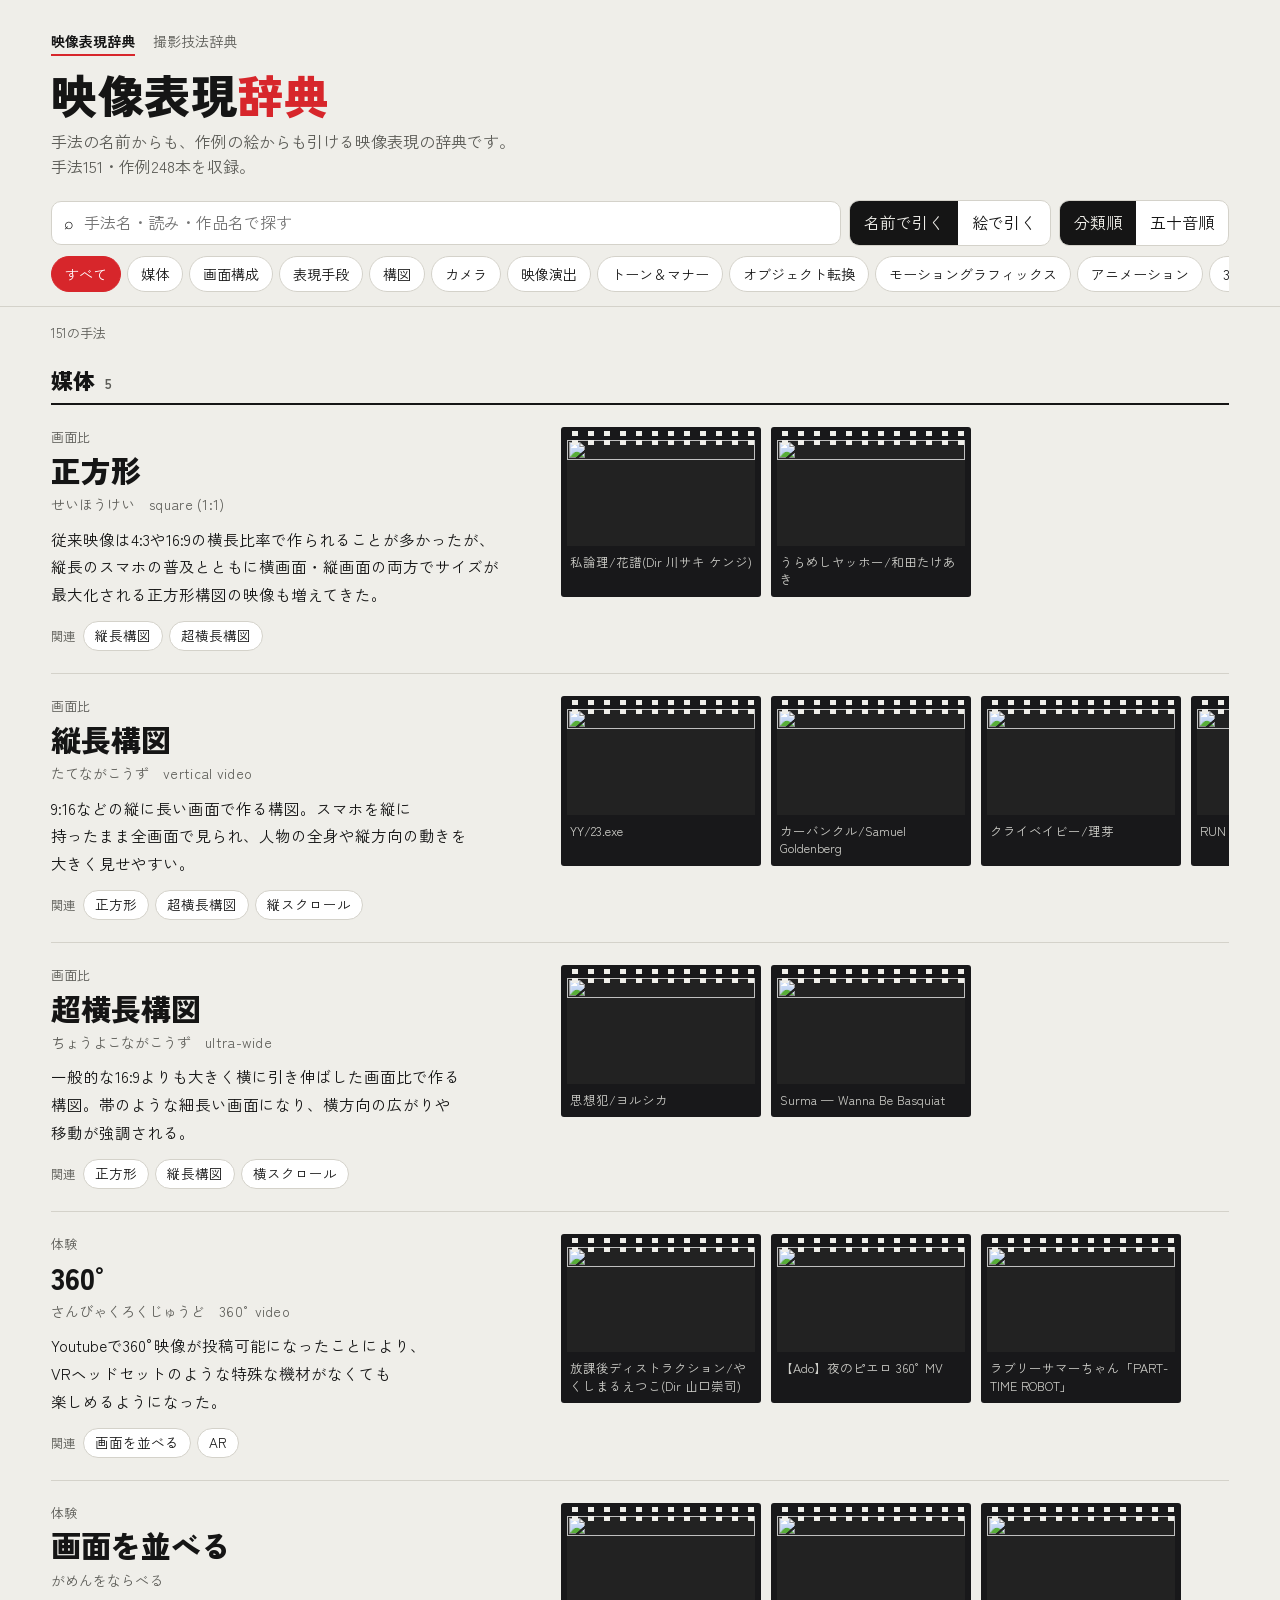
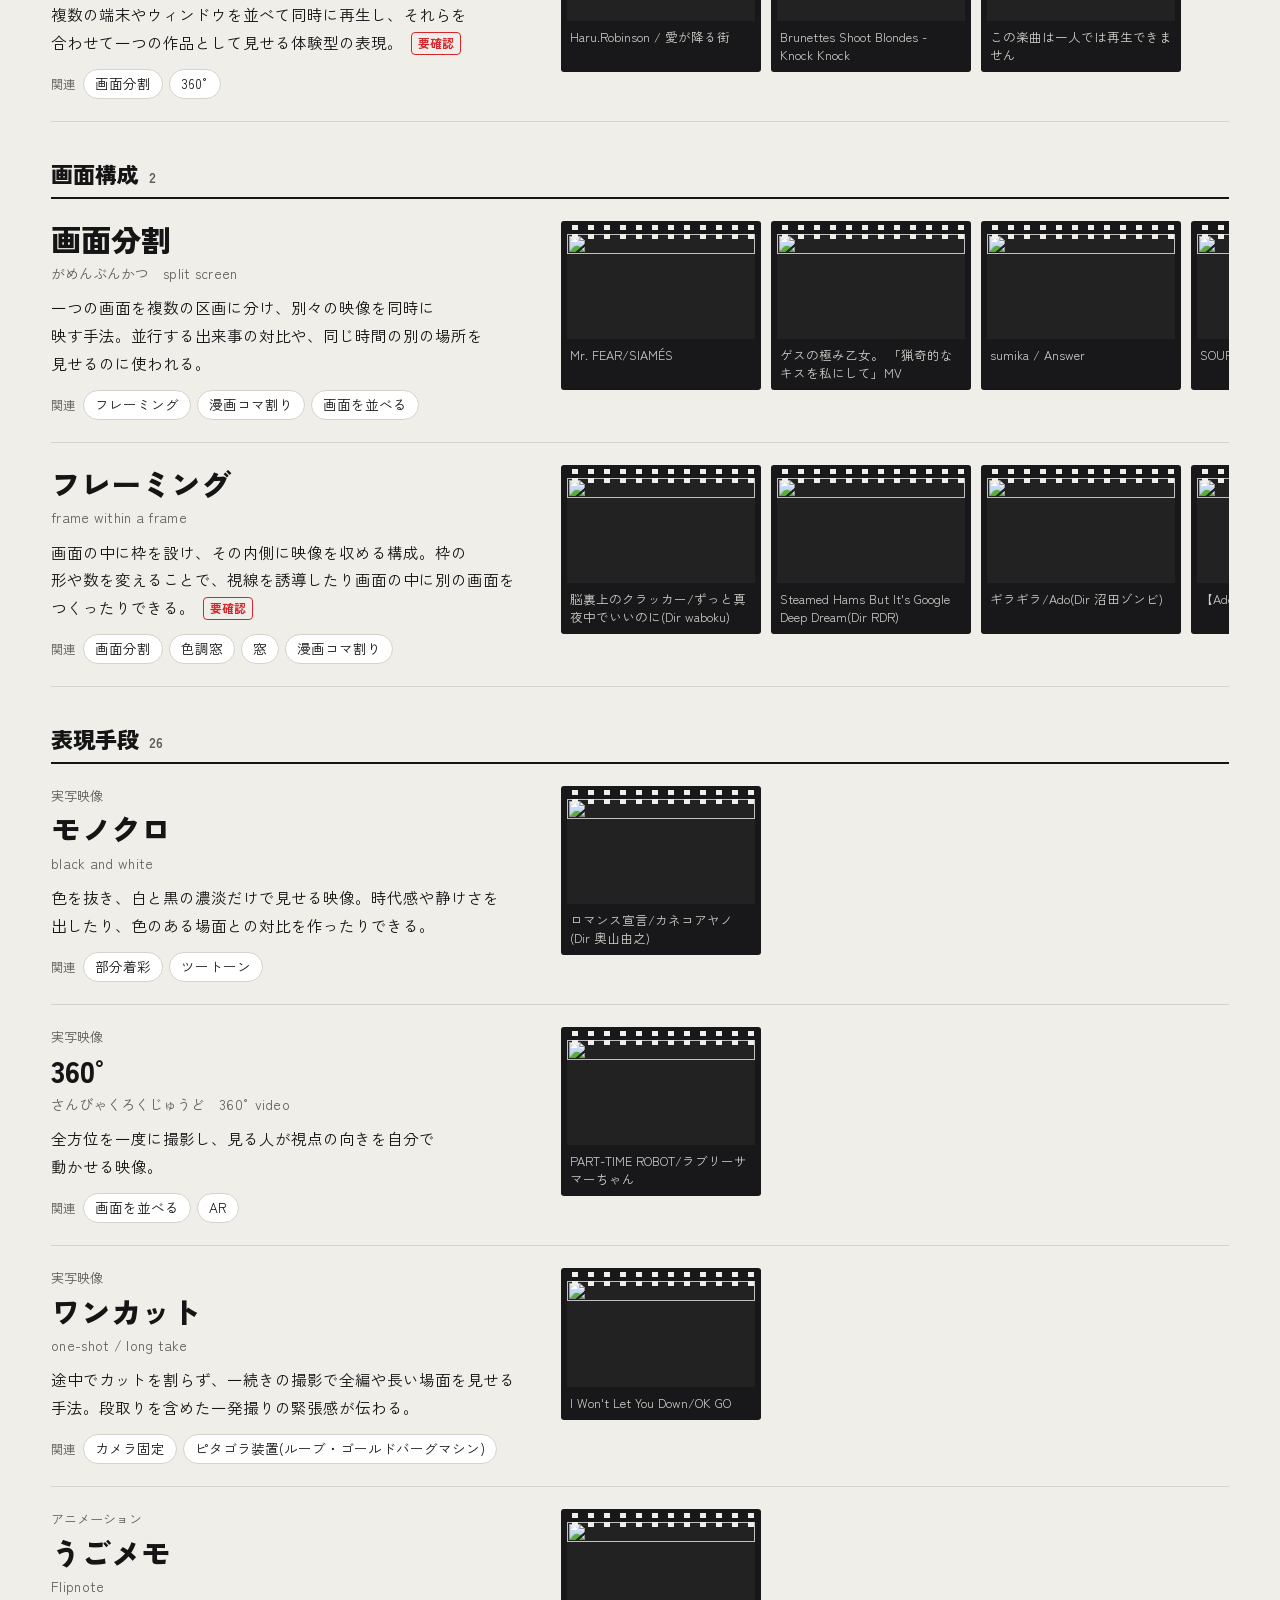
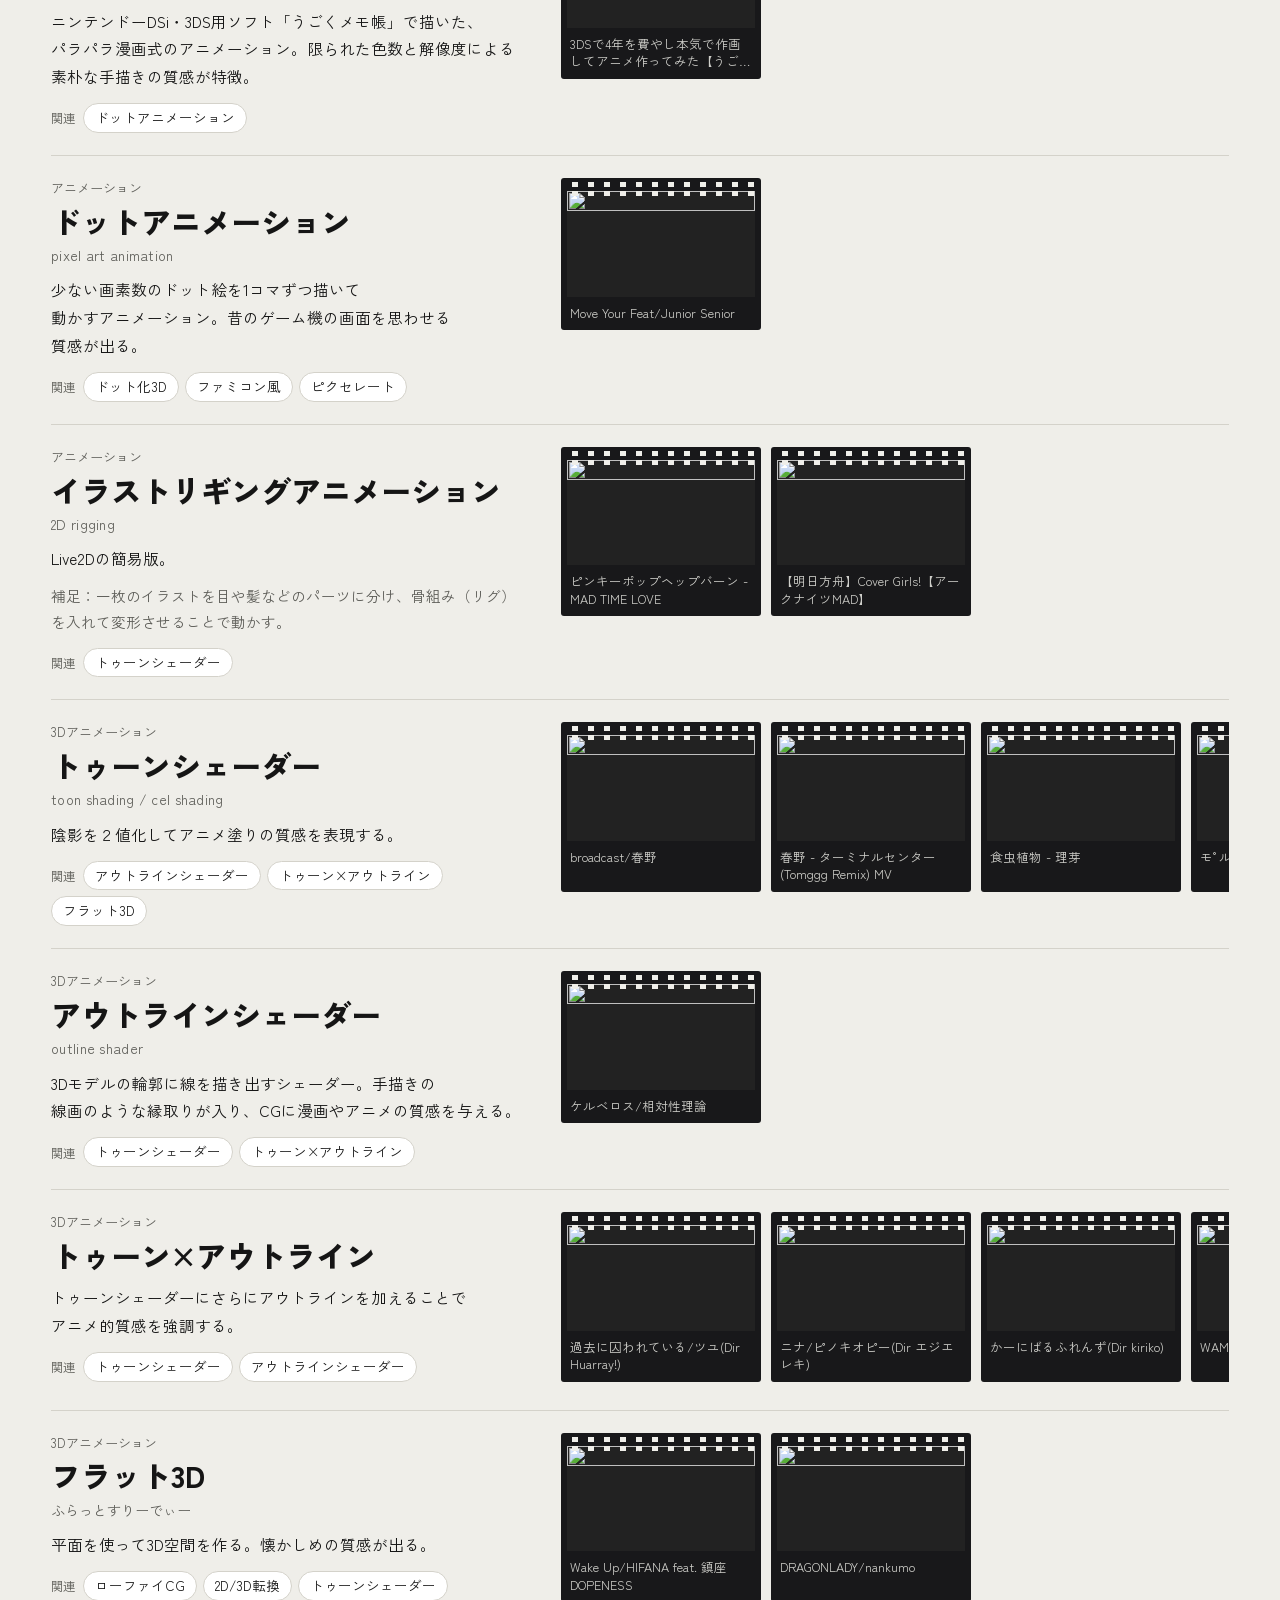
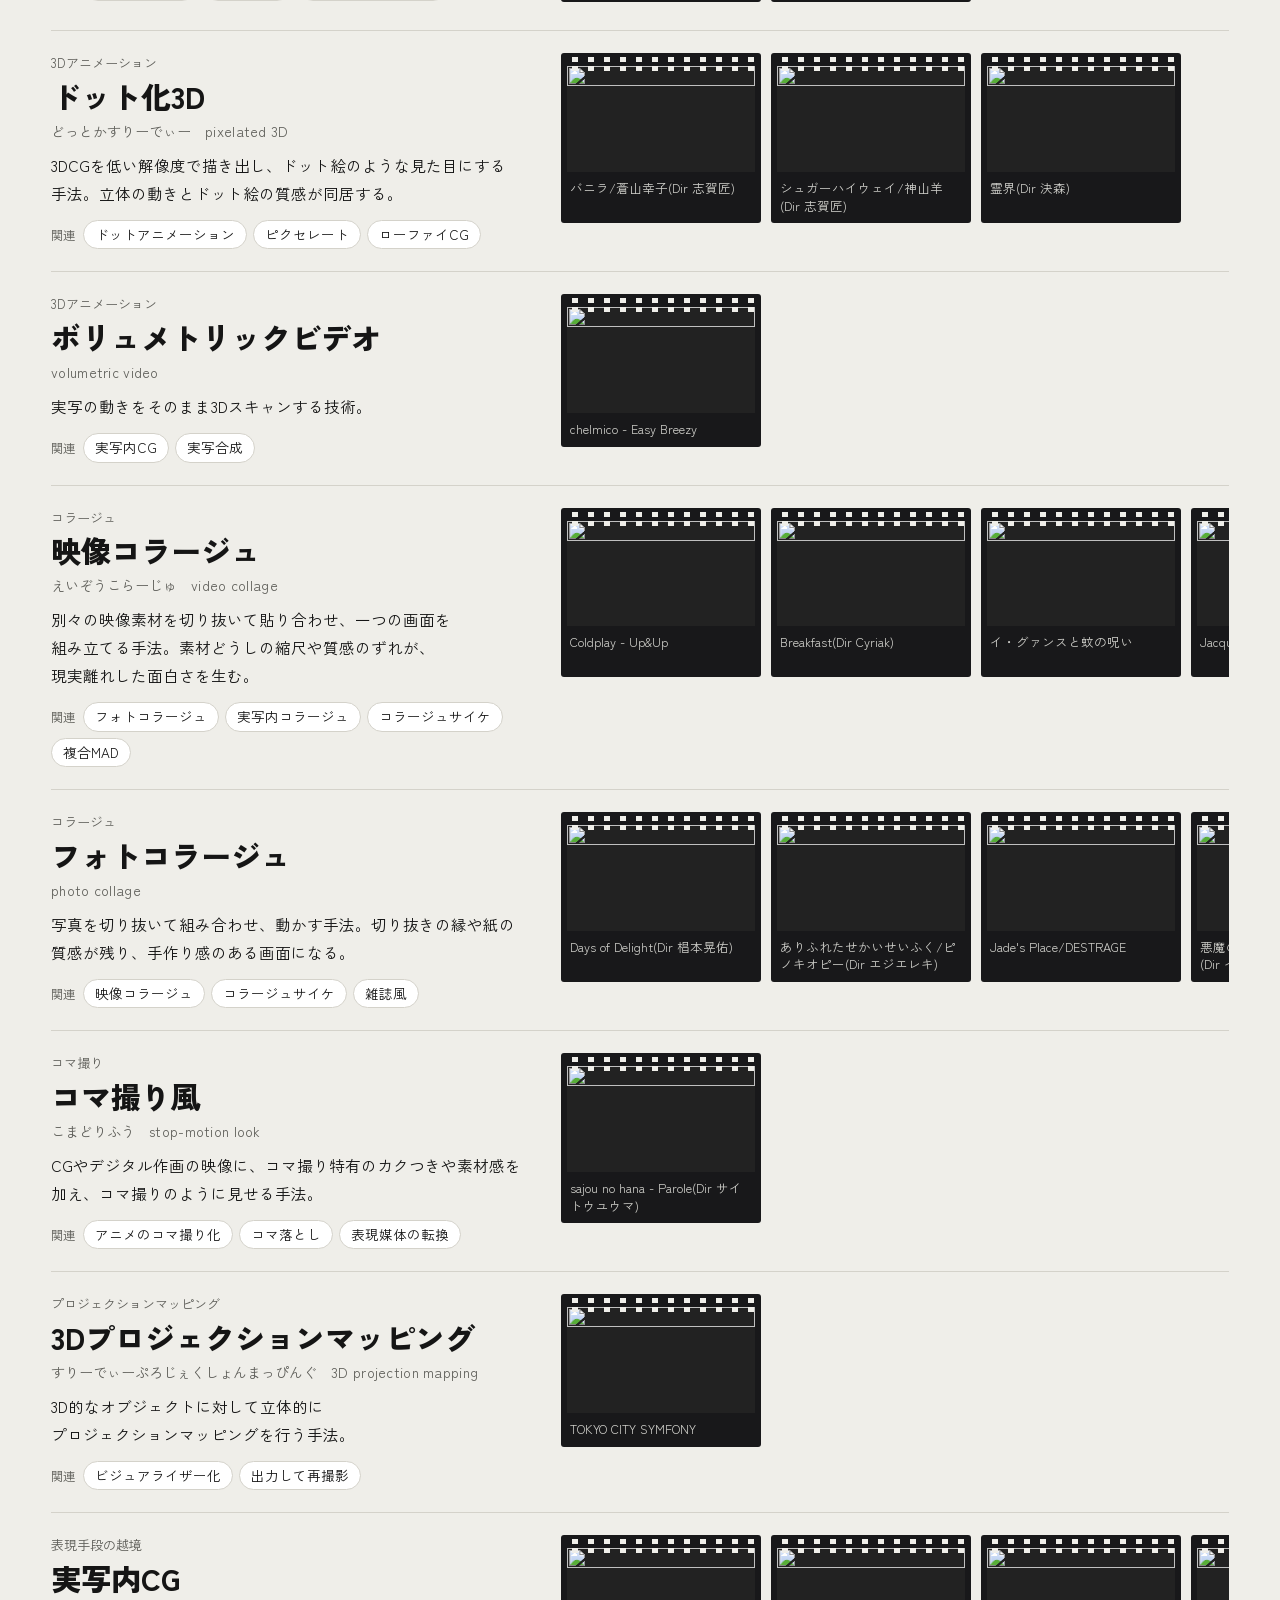
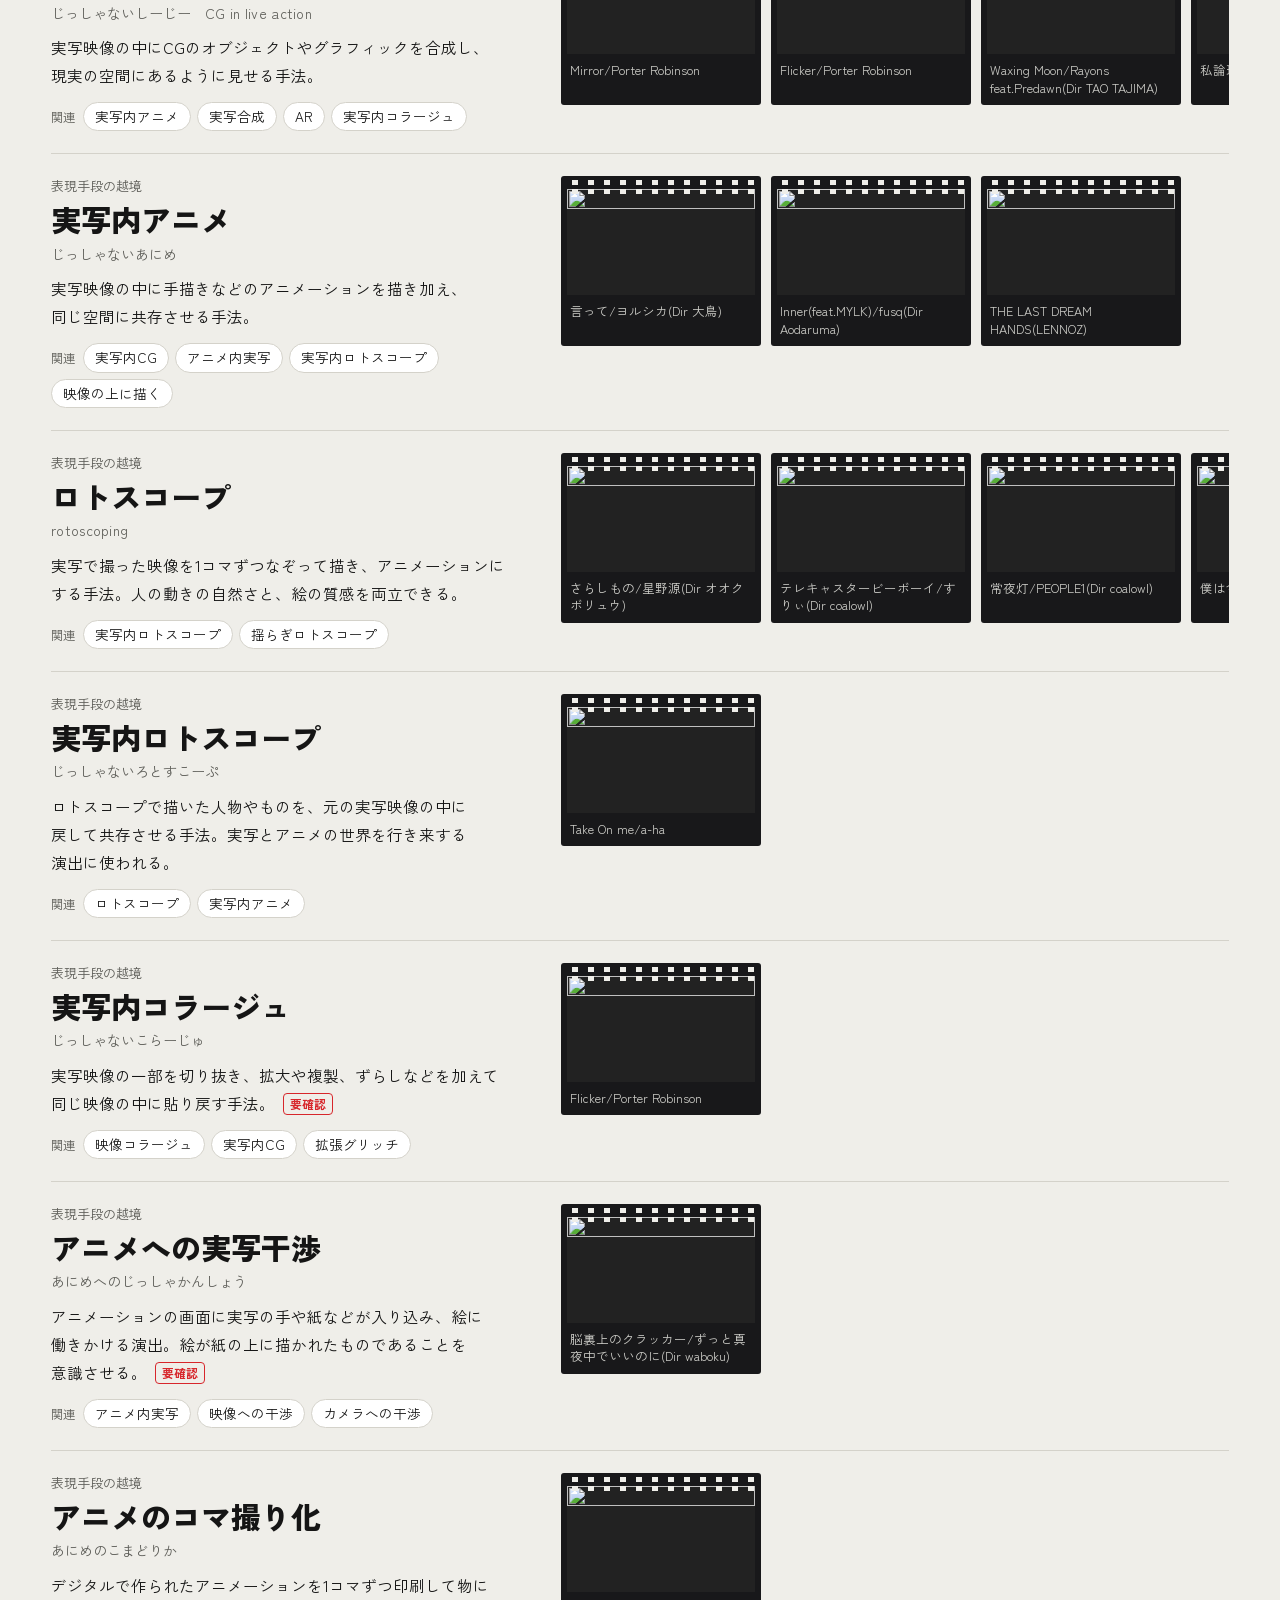
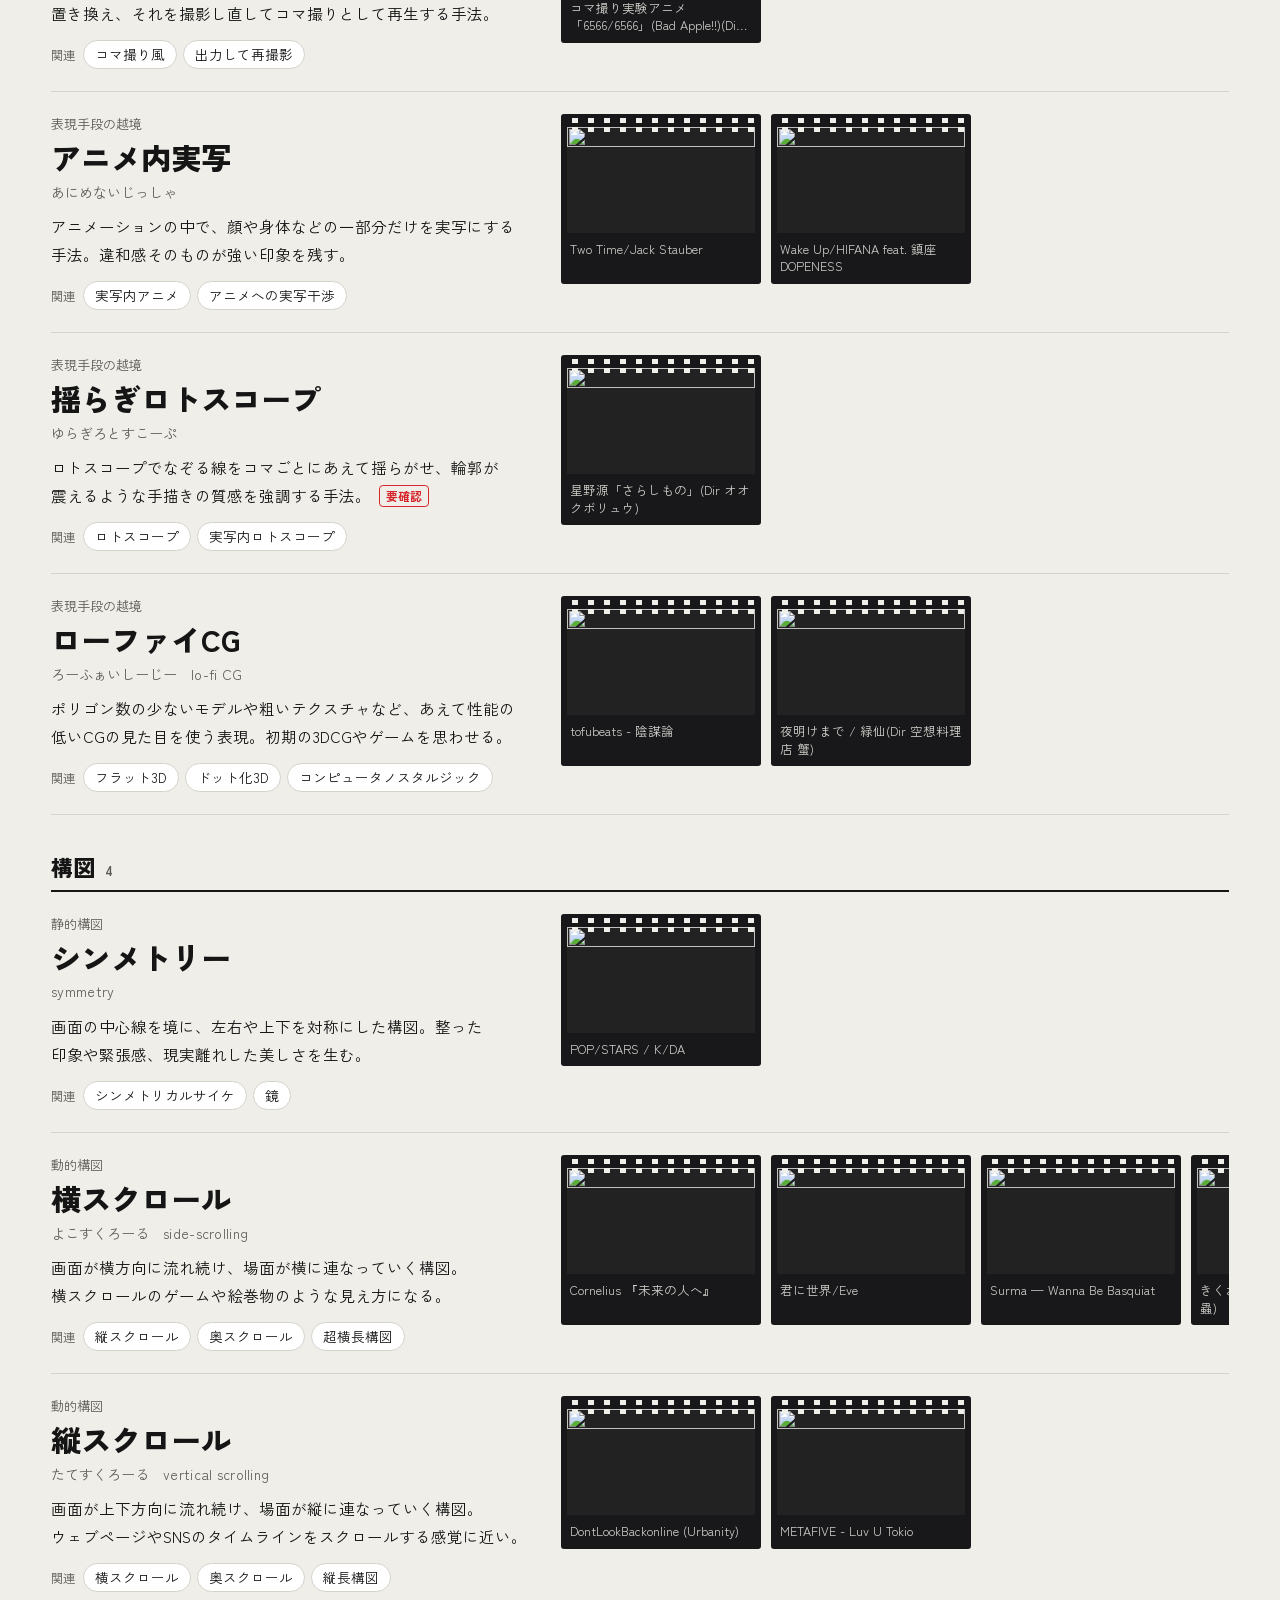
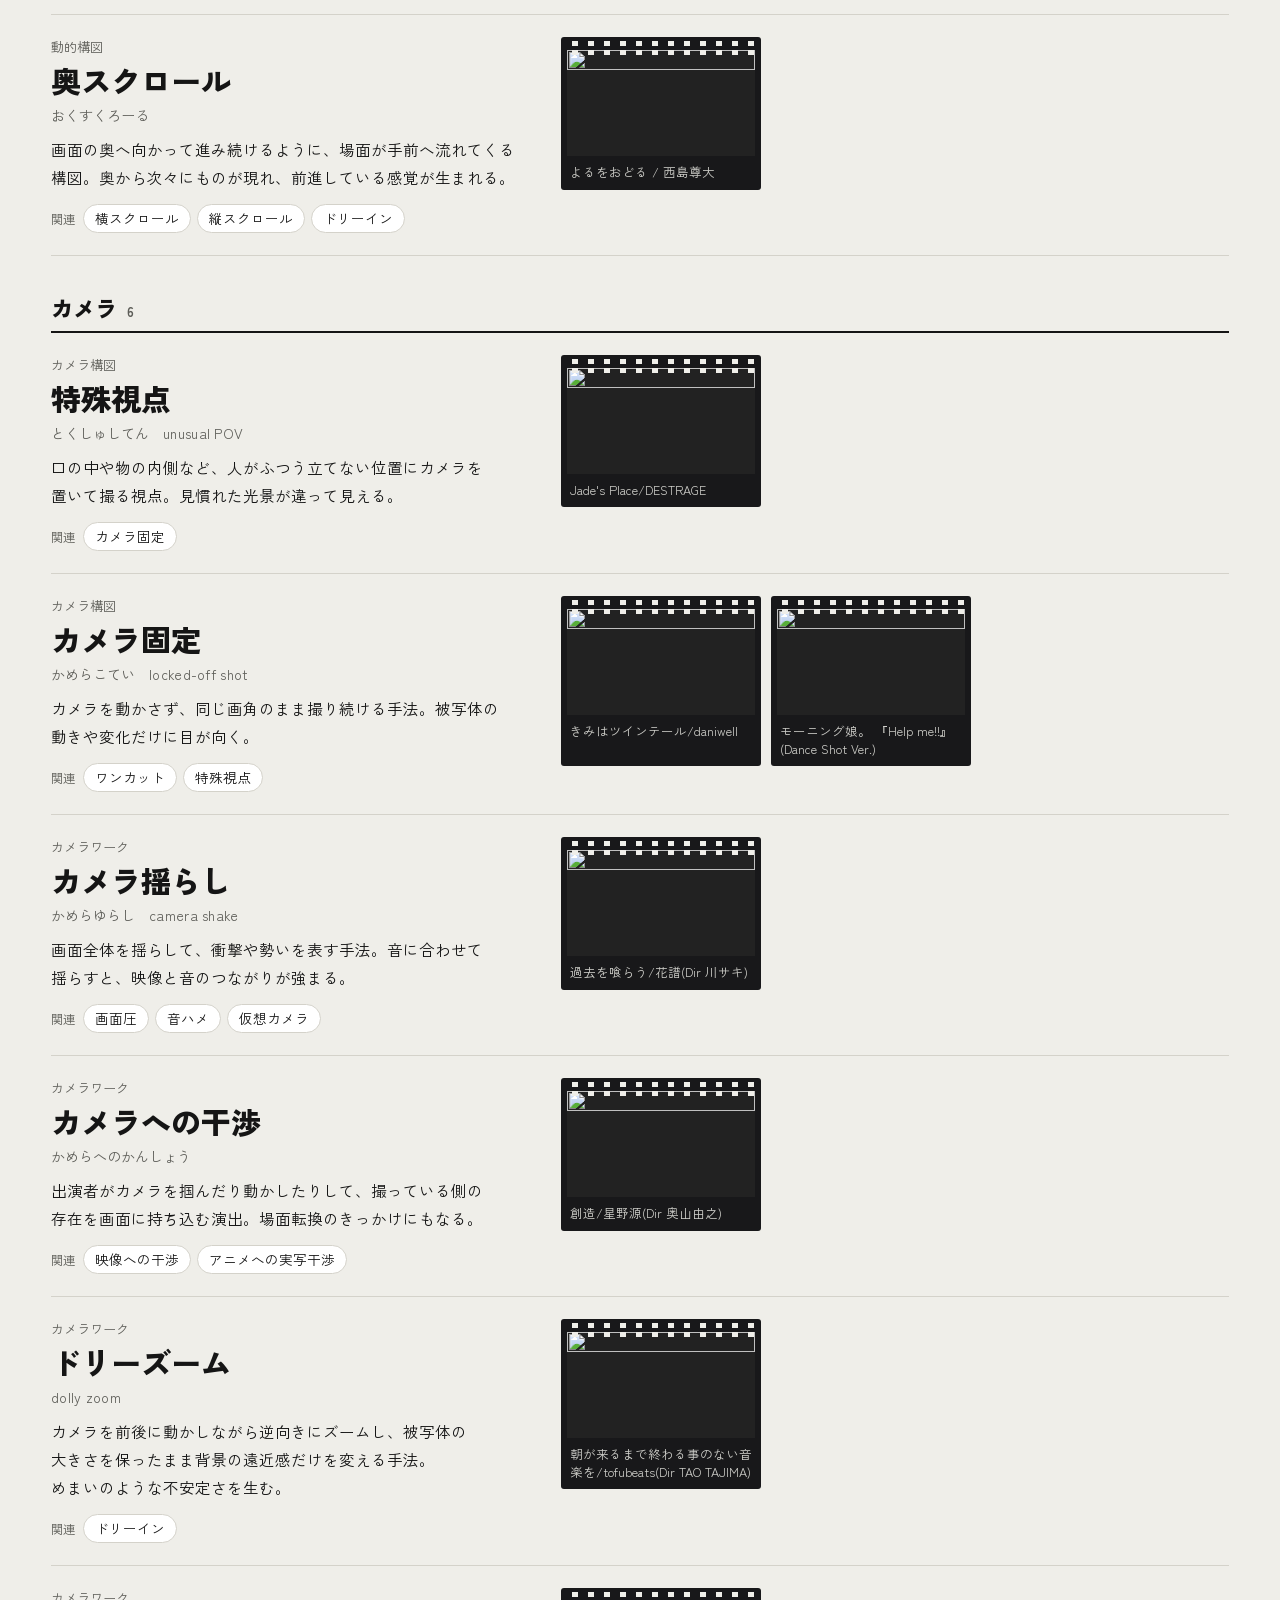
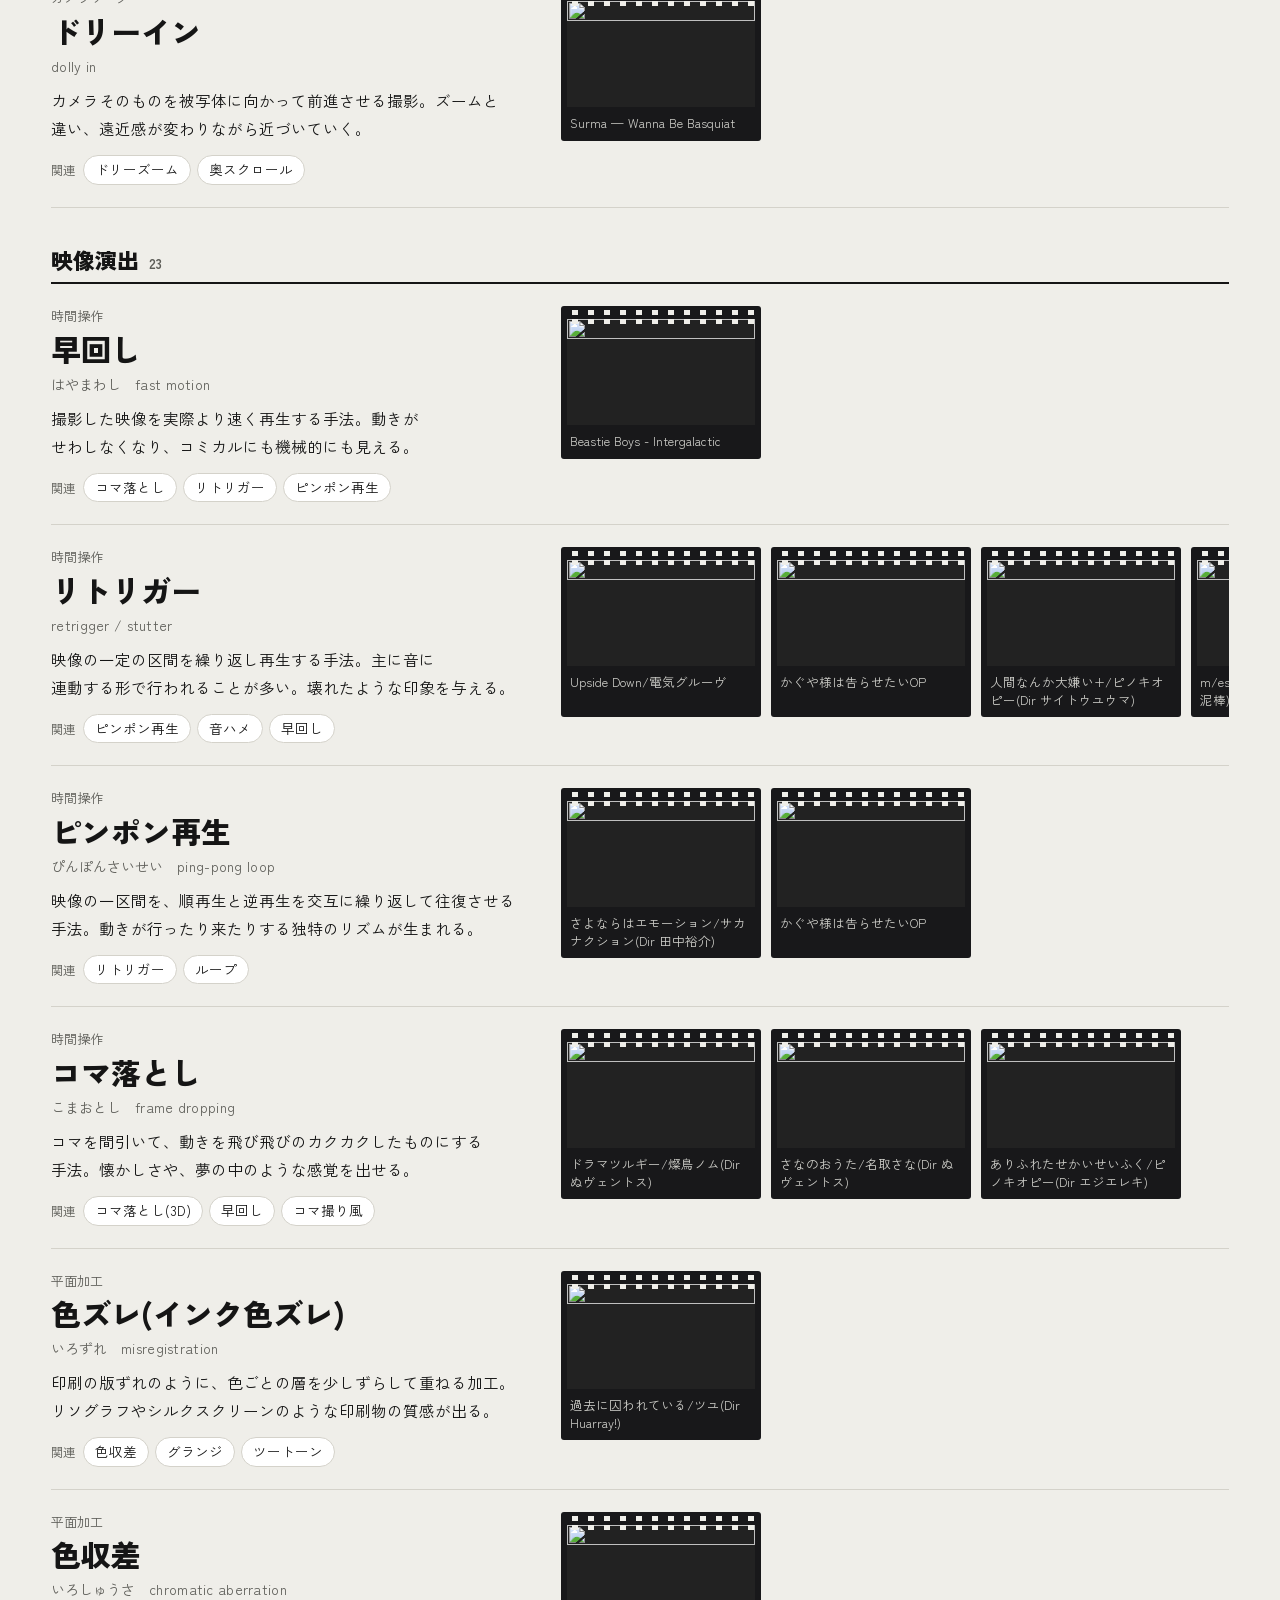
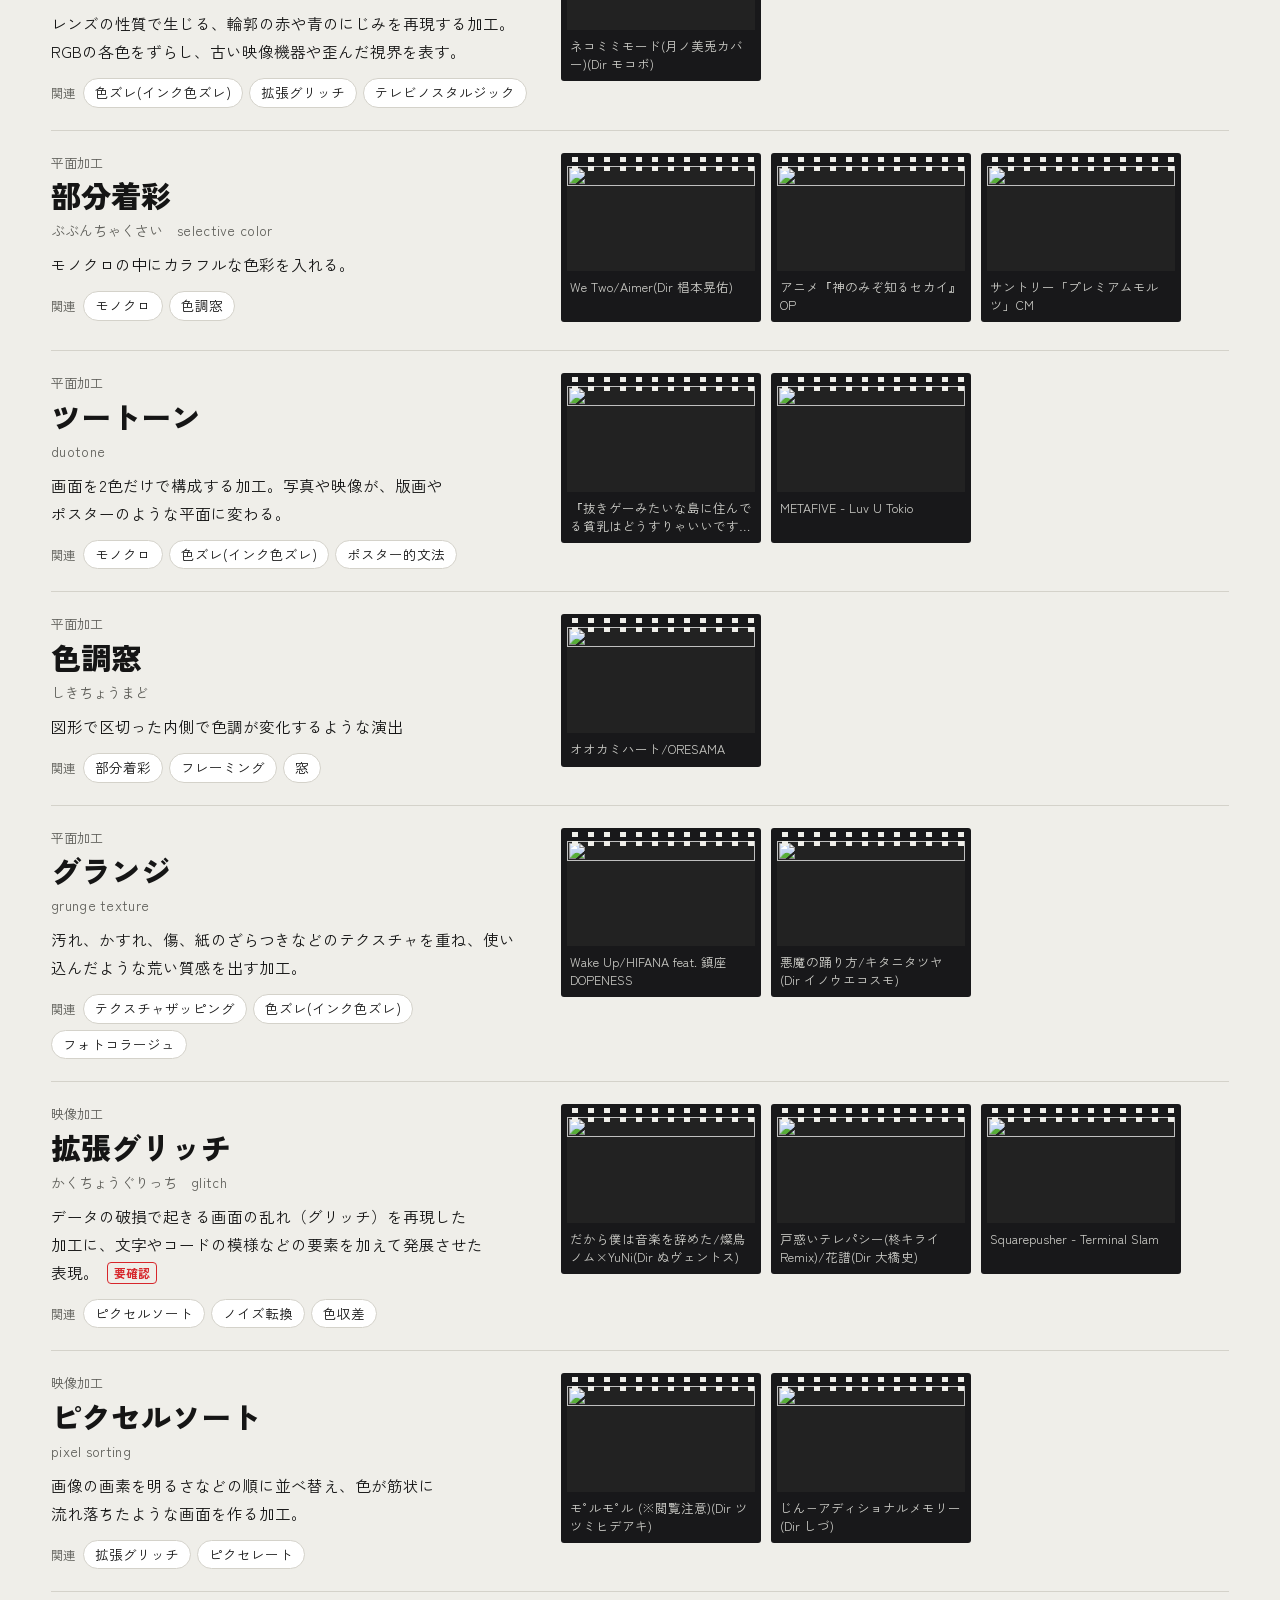
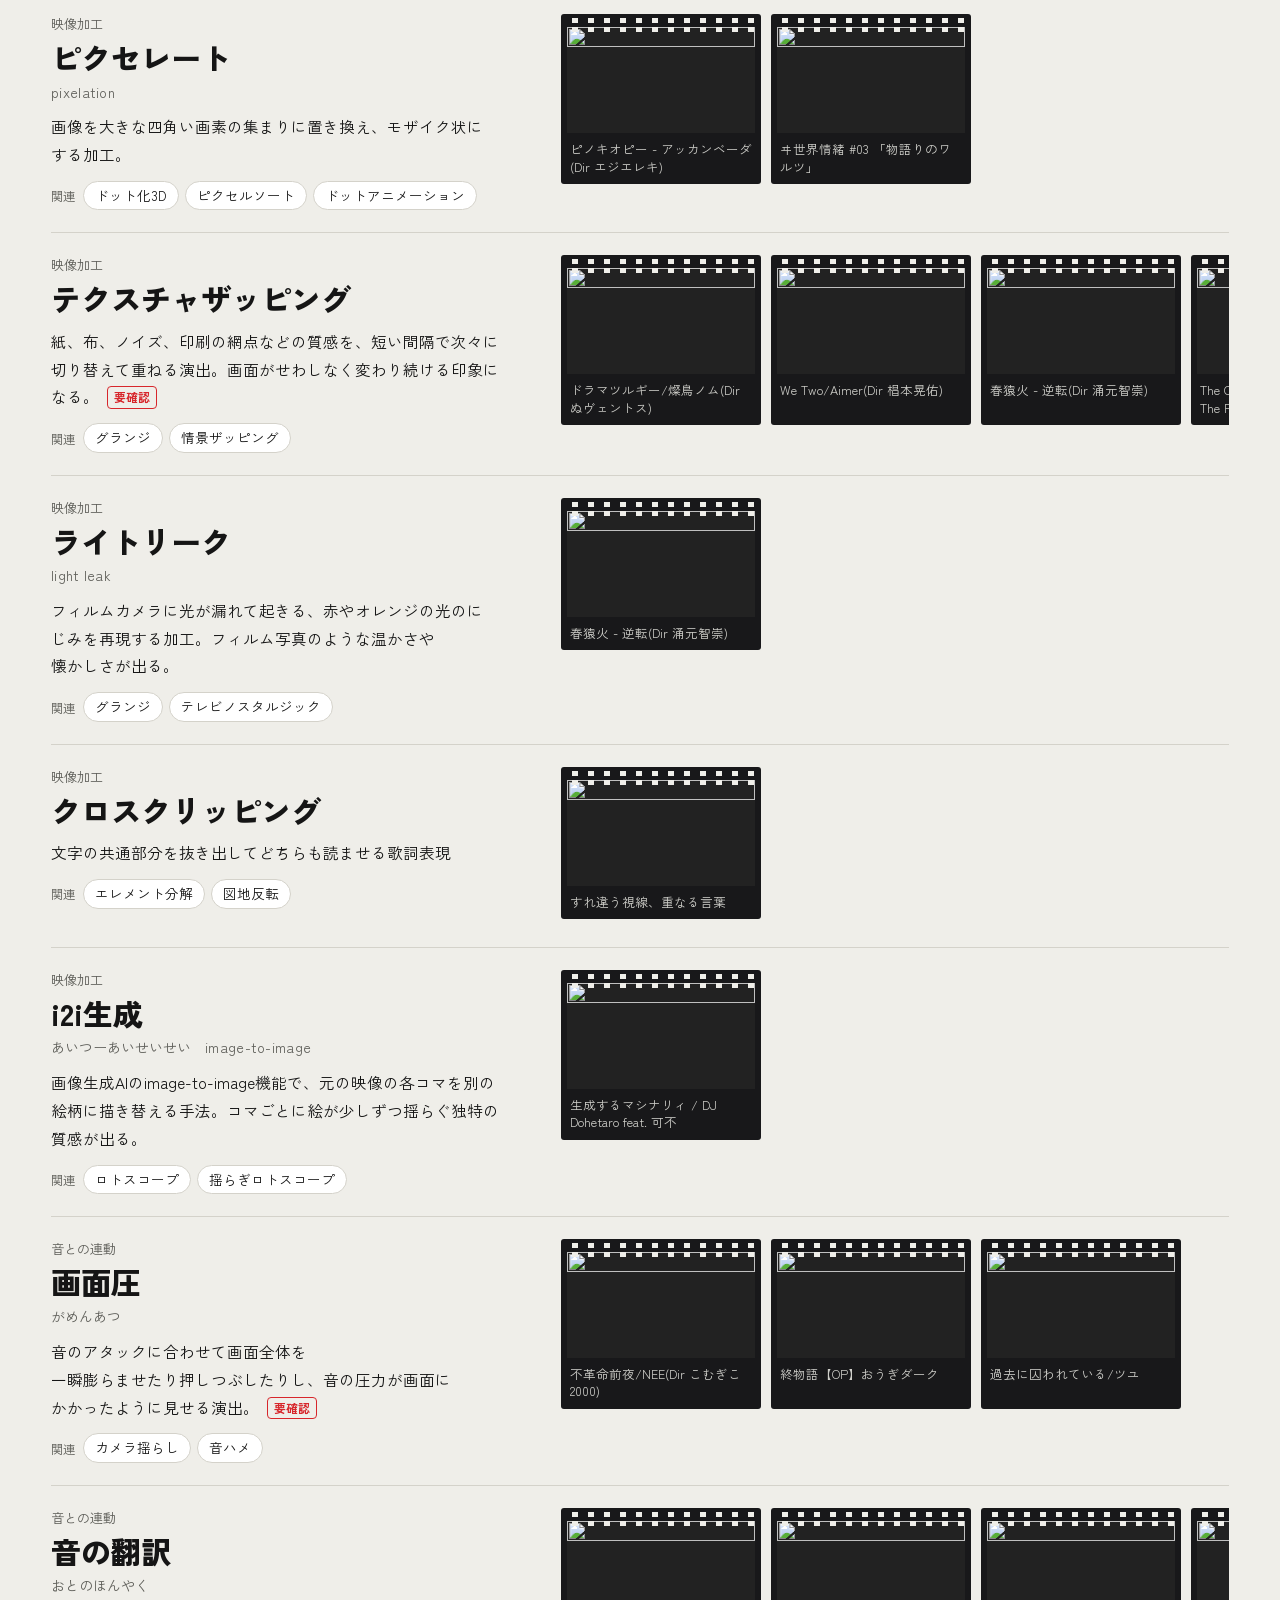
==== commit 9617c00b: "撮影技法辞典を追加し、2冊でページの仕組みを共有する - satsuei/ に撮影技法辞典を追加（63技法、作例129本）   分類：ショットサイズ／アングル／カメラの動き／レンズ・フォーカス／時間／" ====
--- a/index.html
+++ b/index.html
@@ -8,111 +8,11 @@
 <link rel="preconnect" href="https://fonts.googleapis.com">
 <link rel="preconnect" href="https://fonts.gstatic.com" crossorigin>
 <link href="https://fonts.googleapis.com/css2?family=Zen+Kaku+Gothic+New:wght@400;500;700;900&display=swap" rel="stylesheet">
-<style>
-/* VOICE: 制作現場の道具。静かで速い、引く辞書。
-   IDEA: ライトボックスに並べたコンタクトシート。気になるコマに赤のグリースペンシルで印をつける。
-   PICTURE: 画面いっぱいのフィルムコマ（サムネイル）の格子。それ自体が道具。
-   COLOUR and TYPE: 乳白のライトボックス／夜は暗室。黒いフィルム枠、赤ペン #d7262b 一色。Zen Kaku Gothic New。
-   LAYOUT: 細い見出し帯と操作列。「名前で引く」は辞典の項目（見出し語・読み・説明・関連語と作例のコマ）、
-           「絵で引く」はコマの格子。作例を選ぶと手法名を大きく出すシートが開く。 */
-:root{color-scheme:light dark;
---bg:light-dark(#efeee9,#0f1011);--ink:light-dark(#151515,#ecebe6);--sub:light-dark(#5d5d58,#a3a29c);
---film:light-dark(#18181a,#000);--line:light-dark(#d4d2ca,#2a2b2e);--chip:light-dark(#fff,#1a1b1d);
---red:light-dark(#d7262b,#ff4a46);--sheet:light-dark(#fbfaf7,#17181a);--barh:0px}
-:root[data-theme=light]{color-scheme:light}:root[data-theme=dark]{color-scheme:dark}
-*{box-sizing:border-box;min-width:0}
-[hidden]{display:none!important}
-body{margin:0;background:var(--bg);color:var(--ink);font:16px/1.6 "Zen Kaku Gothic New","Hiragino Sans","Yu Gothic",system-ui,sans-serif;overflow-x:clip}
-body.lock{overflow:hidden}
-button,input{font:inherit;color:inherit}
-header{padding:28px max(4vw,16px) 8px}
-h1{margin:0;font-size:clamp(30px,4.4vw,46px);line-height:1.05;font-weight:900;letter-spacing:.01em;text-wrap:balance}
-h1 span{color:var(--red)}
-.lead{margin:10px 0 0;color:var(--sub);max-width:62ch;text-wrap:pretty;word-break:auto-phrase}
-#stat{display:inline-block}
-.bar{position:sticky;top:0;z-index:5;background:color-mix(in srgb,var(--bg) 92%,transparent);backdrop-filter:blur(8px);padding:12px max(4vw,16px);border-bottom:1px solid var(--line);display:flex;flex-direction:column;gap:10px}
-.row{display:flex;flex-wrap:wrap;gap:8px;align-items:center}
-.search{flex:1 1 260px;display:flex;align-items:center;gap:8px;background:var(--chip);border:1px solid var(--line);border-radius:10px;padding:0 12px;min-height:44px}
-.search input{flex:1;border:0;background:none;font-size:16px;outline:none;min-height:42px}
-.search:focus-within{border-color:var(--red)}
-.seg{display:flex;border:1px solid var(--line);border-radius:10px;overflow:hidden;background:var(--chip)}
-.seg button{border:0;background:none;padding:0 14px;min-height:44px;cursor:pointer;white-space:nowrap}
-.seg button[aria-pressed=true]{background:var(--ink);color:var(--bg)}
-.tgl{border:1px solid var(--line);background:var(--chip);border-radius:10px;padding:0 14px;min-height:44px;cursor:pointer;white-space:nowrap}
-.tgl[aria-pressed=true]{border-color:var(--red);color:var(--red);font-weight:700}
-.chips{display:flex;gap:6px;overflow-x:auto;scrollbar-width:thin;padding-bottom:2px}
-.chips button{flex:none;border:1px solid var(--line);background:var(--chip);border-radius:99px;padding:6px 13px;cursor:pointer;font-size:14px;min-height:36px}
-.chips button[aria-pressed=true]{background:var(--red);border-color:var(--red);color:#fff}
-button:focus-visible,a:focus-visible,.frame:focus-visible{outline:3px solid var(--red);outline-offset:2px}
-main{padding:16px max(4vw,16px) 40px;max-width:1500px;margin:0 auto}
-.count{font-size:13px;color:var(--sub);margin:0 0 12px}
-.grid{display:grid;grid-template-columns:repeat(auto-fill,minmax(200px,1fr));gap:18px 14px}
-.frame{background:var(--film);padding:13px 6px 6px;border-radius:3px;cursor:pointer;position:relative;border:0;text-align:left;color:#eee;display:flex;flex-direction:column;transition:transform .15s}
-.frame::before,.frame::after{content:"";position:absolute;left:6px;right:6px;height:5px;background:repeating-linear-gradient(90deg,transparent 0 5px,light-dark(#efeee9,#3a3a3a) 5px 11px,transparent 11px 16px)}
-.frame::before{top:4px}
-.frame img{width:100%;aspect-ratio:16/9;object-fit:cover;display:block;background:#222}
-.cap{padding:7px 3px 3px;font-size:12.5px;line-height:1.4;color:#cfcfca;display:-webkit-box;-webkit-line-clamp:2;-webkit-box-orient:vertical;overflow:hidden}
-.tags{display:flex;flex-wrap:wrap;gap:4px;padding:4px 3px 3px}
-.tags span{font-size:12px;background:#fff;color:#111;padding:1px 7px;border-radius:3px;font-weight:700}
-.frame:hover{transform:translateY(-2px)}
-.frame:hover img{outline:2px solid var(--red);outline-offset:-2px}
-.strip{display:flex;gap:10px;overflow-x:auto;padding-bottom:6px;scroll-snap-type:x mandatory}
-.strip .frame{flex:0 0 200px;scroll-snap-align:start}
-.empty{padding:60px 0;text-align:center;color:var(--sub)}
-
-/* 辞典 */
-.grp{margin:0 0 28px}
-.gh{position:sticky;top:var(--barh);z-index:3;background:var(--bg);margin:0;padding:10px 0 8px;border-bottom:2px solid var(--ink);display:flex;align-items:baseline;gap:10px}
-.gh b{font-size:22px;font-weight:900;line-height:1.2}
-.gh span{font-size:13px;color:var(--sub);font-variant-numeric:tabular-nums}
-.entry{display:grid;grid-template-columns:minmax(0,5fr) minmax(0,7fr);gap:14px 32px;padding:22px 0;border-bottom:1px solid var(--line);scroll-margin-top:calc(var(--barh) + 56px)}
-.entry .txt{display:flex;flex-direction:column;align-items:flex-start;gap:4px}
-.path{font-size:13px;color:var(--sub)}
-.entry h3{margin:0;font-size:clamp(24px,2.6vw,30px);font-weight:900;line-height:1.25;overflow-wrap:anywhere;text-wrap:balance;word-break:auto-phrase}
-.entry.hit .hw{background:linear-gradient(transparent 62%,color-mix(in srgb,var(--red) 35%,transparent) 62%)}
-.reads{display:flex;flex-wrap:wrap;gap:2px 14px;font-size:14px;color:var(--sub)}
-.reads .en{letter-spacing:.02em}
-.def{margin:6px 0 0;font-size:15.5px;line-height:1.8;max-width:40em;text-wrap:pretty;word-break:auto-phrase}
-.def.none,.def.x{color:var(--sub);font-size:14.5px}
-.chk{display:inline-block;margin-left:8px;font-size:12px;font-weight:700;color:var(--red);border:1px solid var(--red);border-radius:4px;padding:0 6px;line-height:1.7;vertical-align:1px;white-space:nowrap;cursor:help}
-.rel{display:flex;flex-wrap:wrap;gap:6px;align-items:center;margin:8px 0 0}
-.rel>span{font-size:12px;color:var(--sub);margin-right:2px}
-.rel a{font-size:13.5px;color:var(--ink);text-decoration:none;border:1px solid var(--line);background:var(--chip);border-radius:99px;padding:3px 11px}
-.rel a:hover{border-color:var(--red);color:var(--red)}
-.entry .strip{align-self:start}
-
-/* シート */
-.veil{position:fixed;inset:0;background:rgba(0,0,0,.55);z-index:20;display:none;align-items:center;justify-content:center;padding:16px}
-.veil.on{display:flex}
-.sheet{background:var(--sheet);color:var(--ink);width:min(1080px,100%);max-height:92vh;overflow:auto;border-radius:14px;box-shadow:0 20px 60px rgba(0,0,0,.4);display:grid;grid-template-columns:minmax(0,1.5fr) minmax(0,1fr)}
-.sheet .pic{background:var(--film);padding:18px 10px 10px;position:relative}
-.player{width:100%;aspect-ratio:16/9;background:#000}.player iframe{width:100%;height:100%;border:0;display:block}
-.seek{border:1px solid var(--red);color:var(--red);background:none;border-radius:6px;padding:2px 8px;font-size:13px;cursor:pointer;margin-left:4px}
-.sheet .pic .vt{color:#ddd;font-size:14px;margin:10px 2px 6px;line-height:1.45}
-.yt{display:inline-flex;align-items:center;gap:6px;background:var(--red);color:#fff;text-decoration:none;border-radius:8px;padding:0 14px;min-height:44px;font-weight:700;margin:4px 2px}
-.info{padding:22px 22px 18px;display:flex;flex-direction:column;gap:22px}
-.close{position:sticky;top:0;align-self:flex-end;border:1px solid var(--line);background:var(--chip);border-radius:50%;width:44px;height:44px;cursor:pointer;font-size:20px;line-height:1;margin:-8px -8px -40px 0}
-.word{display:flex;flex-direction:column;align-items:flex-start;gap:2px}
-.word h3{margin:2px 0 4px;font-size:clamp(26px,3.4vw,36px);line-height:1.15;font-weight:900;text-wrap:balance;word-break:auto-phrase}
-.word h3 mark{background:linear-gradient(transparent 62%,color-mix(in srgb,var(--red) 35%,transparent) 62%);color:inherit}
-.word .def{font-size:15px;margin:4px 0 0}
-.word .note{margin:8px 0 0;font-size:15px;border-left:3px solid var(--red);padding-left:10px;color:var(--sub);text-wrap:pretty}
-.toj{margin-top:8px;font-size:14px;color:var(--red);font-weight:700;text-decoration:none}
-.toj:hover{text-decoration:underline}
-.word .more{font-size:13px;color:var(--sub);margin-top:10px}
-.mini{display:flex;gap:8px;overflow-x:auto;padding:6px 0;max-width:100%}
-.mini button{flex:0 0 112px;border:0;padding:0;background:none;cursor:pointer;text-align:left}
-.mini img{width:112px;aspect-ratio:16/9;object-fit:cover;display:block;border-radius:3px}
-footer{padding:20px max(4vw,16px) 40px;color:var(--sub);font-size:13px;border-top:1px solid var(--line)}
-footer p{margin:0 0 6px;max-width:80ch;text-wrap:pretty;word-break:auto-phrase}
-footer a{color:inherit}
-@media(max-width:860px){.entry{grid-template-columns:1fr}}
-@media(max-width:700px){.bar{position:static}.sheet{grid-template-columns:1fr}.grid{grid-template-columns:repeat(auto-fill,minmax(150px,1fr));gap:14px 10px}.strip .frame{flex-basis:160px}.seg button{padding:0 11px;font-size:14px}}
-@media(prefers-reduced-motion:reduce){.frame{transition:none}.frame:hover{transform:none}}
-</style>
+<link rel="stylesheet" href="assets/jiten.css">
 </head>
 <body>
 <header>
+<nav class="sites" aria-label="辞典の切り替え"><a href="./" aria-current="page">映像表現辞典</a><a href="satsuei/">撮影技法辞典</a></nav>
 <h1>映像表現<span>辞典</span></h1>
 <p class="lead">手法の名前からも、作例の絵からも引ける映像表現の辞典です。<span id="stat"></span></p>
 </header>
@@ -139,174 +39,6 @@
 <p>作例を選ぶと、ページ内で動画が再生されます。</p>
 </footer>
 <div class="veil" id="veil"><div class="sheet" id="sheet" role="dialog" aria-modal="true" aria-label="表現の名前"></div></div>
-<script>
-{
-const esc=s=>String(s??'').replace(/[&<>"']/g,c=>({'&':'&amp;','<':'&lt;','>':'&gt;','"':'&quot;',"'":'&#39;'}[c]));
-const $=id=>document.getElementById(id);
-const store={get(k,d){try{const v=localStorage.getItem('eizo-'+k);return v===null?d:JSON.parse(v)}catch(e){return d}},set(k,v){try{localStorage.setItem('eizo-'+k,JSON.stringify(v))}catch(e){}}};
-const hira=s=>String(s??'').replace(/[ァ-ヶ]/g,c=>String.fromCharCode(c.charCodeAt(0)-0x60));
-const norm=s=>hira(String(s??'').normalize('NFKC').toLowerCase()).replace(/\s+/g,' ');
-const ROWS=[['あ','あいうえお'],['か','かきくけこ'],['さ','さしすせそ'],['た','たちつてと'],['な','なにぬねの'],['は','はひふへほ'],['ま','まみむめも'],['や','やゆよ'],['ら','らりるれろ'],['わ','わをん']];
-const SMALL={'ぁ':'あ','ぃ':'い','ぅ':'う','ぇ':'え','ぉ':'お','っ':'つ','ゃ':'や','ゅ':'ゆ','ょ':'よ','ゎ':'わ'};
-const rowOf=r=>{let c=hira(r).normalize('NFD').charAt(0);c=SMALL[c]||c;const f=ROWS.find(x=>x[1].includes(c));return f?f[0]:'他'};
-const hasKanji=s=>/[㐀-鿿々A-Za-z0-9]/.test(s);
-const reduce=matchMedia('(prefers-reduced-motion: reduce)').matches;
-const EMPTY='<p class="empty">見つかりませんでした。言葉を変えてみてください。</p>';
-
-let T=[],V=new Map(),SECS=[],BY=new Map();
-const th=id=>'https://i.ytimg.com/vi/'+encodeURIComponent(id)+'/mqdefault.jpg';
-const st={view:store.get('view','jiten')==='works'?'works':'jiten',order:store.get('order','cat')==='kana'?'kana':'cat',names:!!store.get('names',false),sec:'',row:'',q:'',shuffle:false,ord:null};
-
-const tsec=n=>{const m=String(n).match(/(\d{1,2}):(\d{2})/);return m?(+m[1])*60+(+m[2]):0};
-const ytUrl=(id,note)=>{const t=tsec(note);return 'https://www.youtube.com/watch?v='+encodeURIComponent(id)+(t?'&t='+t+'s':'')};
-const embedUrl=(id,note)=>{const t=tsec(note);return 'https://www.youtube-nocookie.com/embed/'+encodeURIComponent(id)+'?autoplay=1&rel=0&playsinline=1'+(t?'&start='+t:'')};
-const pathOf=t=>[t.s,t.b].filter(Boolean).join(' › ');
-const href=n=>'#'+encodeURIComponent(n);
-
-function frame(id,title,showTags){
-  const v=V.get(id);title=title||v.title;
-  const tags=showTags?'<span class="tags">'+v.techs.map(x=>'<span>'+esc(T[x.i].t)+'</span>').join('')+'</span>':'';
-  return '<button class="frame" type="button" data-id="'+esc(id)+'" aria-label="'+esc(title)+'"><img loading="lazy" alt="" src="'+esc(th(id))+'"><span class="cap">'+esc(title)+'</span>'+tags+'</button>';
-}
-function readsHtml(t){
-  const a=[];
-  if(hasKanji(t.t))a.push('<span class="yomi">'+esc(t.r)+'</span>');
-  if(t.e)a.push('<span class="en" lang="en">'+esc(t.e)+'</span>');
-  return a.length?'<span class="reads">'+a.join('')+'</span>':'';
-}
-function defHtml(t){
-  let h=t.def?'<p class="def">'+esc(t.def)+(t.chk?'<span class="chk" title="出典に説明がないため、作例から推して書いた下書きです">要確認</span>':'')+'</p>':'<p class="def none">説明はまだありません。</p>';
-  if(t.x)h+='<p class="def x">補足：'+esc(t.x)+'</p>';
-  return h;
-}
-function inView(t){
-  if(st.q&&!t.hay.includes(st.q))return false;
-  return st.order==='cat'?(!st.sec||t.s===st.sec):(!st.row||t.row===st.row);
-}
-function entry(t){
-  const path=st.order==='cat'?t.b:pathOf(t);
-  return '<article class="entry" id="w'+t.i+'"><div class="txt">'+
-    (path?'<span class="path">'+esc(path)+'</span>':'')+
-    '<h3><span class="hw">'+esc(t.t)+'</span></h3>'+readsHtml(t)+defHtml(t)+
-    (t.rel.length?'<p class="rel"><span>関連</span>'+t.rel.map(n=>'<a href="'+esc(href(n))+'">'+esc(n)+'</a>').join('')+'</p>':'')+
-    '</div><div class="strip">'+t.v.map(v=>frame(v.id,v.title,false)).join('')+'</div></article>';
-}
-function renderJiten(){
-  const list=T.filter(inView);
-  const groups=[];
-  if(st.order==='cat'){
-    SECS.forEach(s=>{const items=list.filter(t=>t.s===s);if(items.length)groups.push({name:s,items})});
-  }else{
-    const sorted=[...list].sort((a,b)=>a.r.localeCompare(b.r,'ja')||a.t.localeCompare(b.t,'ja'));
-    [...ROWS.map(r=>r[0]),'他'].forEach(k=>{const items=sorted.filter(t=>t.row===k);if(items.length)groups.push({name:k,items})});
-  }
-  $('main').innerHTML='<p class="count">'+list.length+'の手法</p>'+(groups.length?groups.map(g=>'<section class="grp"><h2 class="gh"><b>'+esc(g.name)+'</b><span>'+g.items.length+'</span></h2>'+g.items.map(entry).join('')+'</section>').join(''):EMPTY);
-}
-function renderWorks(){
-  let ids=[...V.keys()].filter(id=>{const v=V.get(id);
-    if(st.sec&&!v.techs.some(x=>T[x.i].s===st.sec))return false;
-    return !st.q||v.hay.includes(st.q)||v.techs.some(x=>T[x.i].hayT.includes(st.q));});
-  if(st.shuffle&&st.ord)ids.sort((a,b)=>st.ord.get(a)-st.ord.get(b));
-  $('main').innerHTML='<p class="count">'+ids.length+'本の作例</p>'+(ids.length?'<div class="grid">'+ids.map(id=>frame(id,'',st.names)).join('')+'</div>':EMPTY);
-}
-function chips(){
-  const kana=st.view==='jiten'&&st.order==='kana';
-  const items=kana?['',...ROWS.map(r=>r[0]).filter(k=>T.some(t=>t.row===k))]:['',...SECS];
-  const cur=kana?st.row:st.sec;
-  $('chips').setAttribute('aria-label',kana?'五十音':'大分類');
-  $('chips').innerHTML=items.map(s=>'<button type="button" data-k="'+esc(s)+'" aria-pressed="'+(cur===s)+'">'+esc(s?(kana?s+'行':s):'すべて')+'</button>').join('');
-}
-function render(){
-  const j=st.view==='jiten';
-  $('vJiten').setAttribute('aria-pressed',j);$('vWorks').setAttribute('aria-pressed',!j);
-  $('sortSeg').hidden=!j;$('names').hidden=j;$('shuffle').hidden=j;
-  $('oCat').setAttribute('aria-pressed',st.order==='cat');$('oKana').setAttribute('aria-pressed',st.order==='kana');
-  $('names').setAttribute('aria-pressed',st.names);$('shuffle').setAttribute('aria-pressed',st.shuffle);
-  chips();
-  if(j)renderJiten();else renderWorks();
-}
-function toTop(){const m=$('main'),y=m.getBoundingClientRect().top+scrollY-parseFloat(getComputedStyle(document.documentElement).getPropertyValue('--barh')||0);if(scrollY>y)scrollTo({top:y})}
-
-let opener=null;
-function open(id){
-  const v=V.get(id);if(!v)return;
-  if(!$('veil').classList.contains('on'))opener=document.activeElement;
-  const first=v.techs[0];
-  const words=v.techs.map(x=>{const t=T[x.i];
-    const others=t.v.filter(o=>o.id!==id);
-    return '<div class="word"><span class="path">'+esc(pathOf(t))+'</span><h3><mark>'+esc(t.t)+'</mark></h3>'+readsHtml(t)+defHtml(t)+
-      (x.n?'<p class="note">この作品では：'+esc(x.n)+(tsec(x.n)?' <button class="seek" type="button" data-id="'+esc(id)+'" data-n="'+esc(x.n)+'">ここから再生</button>':'')+'</p>':'')+
-      '<a class="toj" href="'+esc(href(t.t))+'">辞典で見る →</a>'+
-      (others.length?'<div class="more">「'+esc(t.t)+'」の他の作例</div><div class="mini">'+others.map(o=>'<button type="button" data-id="'+esc(o.id)+'" title="'+esc(o.title)+'"><img loading="lazy" alt="'+esc(o.title)+'" src="'+esc(th(o.id))+'"></button>').join('')+'</div>':'')+'</div>';}).join('');
-  $('sheet').innerHTML='<div class="pic"><div class="player"><iframe src="'+esc(embedUrl(id,first.n))+'" title="'+esc(v.title)+'" allow="autoplay; encrypted-media; picture-in-picture; fullscreen" allowfullscreen></iframe></div><div class="vt">'+esc(v.title)+'</div><a class="yt" href="'+esc(ytUrl(id,first.n))+'" target="_blank" rel="noopener">YouTubeで開く</a></div><div class="info"><button class="close" id="close" type="button" aria-label="閉じる">×</button>'+words+'</div>';
-  $('veil').classList.add('on');document.body.classList.add('lock');$('sheet').scrollTop=0;$('close').focus();
-}
-function closeSheet(restore){
-  if(!$('veil').classList.contains('on'))return;
-  $('veil').classList.remove('on');document.body.classList.remove('lock');$('sheet').innerHTML='';
-  if(restore&&opener&&document.contains(opener))opener.focus({preventScroll:true});
-  opener=null;
-}
-function goHash(){
-  let h='';try{h=decodeURIComponent(location.hash.slice(1))}catch(e){return}
-  if(!h||!BY.has(h))return;
-  const t=T[BY.get(h)];
-  closeSheet(false);
-  if(st.view!=='jiten'){st.view='jiten';store.set('view','jiten')}
-  if(!inView(t)){st.q='';$('q').value='';st.sec='';st.row=''}
-  render();
-  const el=$('w'+t.i);if(!el)return;
-  el.classList.add('hit');
-  const far=Math.abs(el.getBoundingClientRect().top)>innerHeight*1.5;
-  el.scrollIntoView({block:'start',behavior:reduce||far?'auto':'smooth'});
-}
-
-$('q').addEventListener('input',e=>{st.q=norm(e.target.value.trim());render()});
-$('vJiten').onclick=()=>{st.view='jiten';store.set('view','jiten');render();toTop()};
-$('vWorks').onclick=()=>{st.view='works';store.set('view','works');render();toTop()};
-$('oCat').onclick=()=>{st.order='cat';store.set('order','cat');render();toTop()};
-$('oKana').onclick=()=>{st.order='kana';store.set('order','kana');render();toTop()};
-$('names').onclick=()=>{st.names=!st.names;store.set('names',st.names);render()};
-$('shuffle').onclick=()=>{st.shuffle=!st.shuffle;if(st.shuffle)st.ord=new Map([...V.keys()].map(k=>[k,Math.random()]));render()};
-$('chips').addEventListener('click',e=>{const b=e.target.closest('button');if(!b)return;
-  if(st.view==='jiten'&&st.order==='kana')st.row=b.dataset.k;else st.sec=b.dataset.k;render();toTop()});
-$('main').addEventListener('click',e=>{const b=e.target.closest('.frame');if(b)open(b.dataset.id)});
-$('veil').addEventListener('click',e=>{
-  if(e.target.id==='veil'||e.target.id==='close')return closeSheet(true);
-  const k=e.target.closest('.seek');if(k){const f=$('sheet').querySelector('iframe');if(f)f.src=embedUrl(k.dataset.id,k.dataset.n);return}
-  const b=e.target.closest('.mini button');if(b)open(b.dataset.id)});
-document.addEventListener('click',e=>{
-  const a=e.target.closest('a[href^="#"]');if(!a)return;
-  e.preventDefault();history.pushState(null,'',a.getAttribute('href'));goHash()});
-addEventListener('popstate',goHash);
-addEventListener('hashchange',goHash);
-document.addEventListener('keydown',e=>{if(e.key==='Escape')closeSheet(true)});
-
-const bar=document.querySelector('.bar');
-const setBar=()=>document.documentElement.style.setProperty('--barh',(getComputedStyle(bar).position==='sticky'?bar.offsetHeight:0)+'px');
-new ResizeObserver(setBar).observe(bar);addEventListener('resize',setBar);setBar();
-
-Promise.all([
-  fetch('data/techs.json').then(r=>{if(!r.ok)throw new Error(r.status);return r.json()}),
-  fetch('data/jiten.json').then(r=>r.ok?r.json():{}).catch(()=>({}))
-]).then(([techs,J])=>{
-  T=techs;
-  T.forEach((t,i)=>{
-    const j=J[t.t]||{};
-    t.i=i;t.r=j.r||hira(t.t);t.e=j.e||'';t.def=t.d||j.d||'';t.chk=!t.d&&!!j.d&&!!j.k;t.x=t.d?(j.x||''):'';
-    t.row=rowOf(t.r);
-    if(!SECS.includes(t.s))SECS.push(t.s);
-    if(!BY.has(t.t))BY.set(t.t,i);
-    t.hayT=norm([t.t,t.r,t.e,t.def,t.x].join(' '));
-    t.hay=norm([t.t,t.r,t.e,t.def,t.x,t.s,t.b,...t.v.map(v=>v.title+' '+v.n)].join(' '));
-    t.v.forEach(v=>{if(!V.has(v.id))V.set(v.id,{title:v.title,techs:[],hay:''});const e=V.get(v.id);if(!e.techs.some(x=>x.i===i))e.techs.push({i,n:v.n});e.hay+=' '+norm(v.title)});
-  });
-  T.forEach(t=>{t.rel=((J[t.t]||{}).rel||[]).filter(n=>BY.has(n)&&n!==t.t)});
-  $('stat').textContent='手法'+T.length+'・作例'+V.size+'本を収録。';
-  render();
-  if(location.hash)goHash();
-}).catch(()=>{$('main').innerHTML='<p class="empty">データを読み込めませんでした。ページを再読み込みしてください。</p>'});
-}
-</script>
+<script src="assets/jiten.js"></script>
 </body>
 </html>
--- a/assets/jiten.css
+++ b/assets/jiten.css
@@ -0,0 +1,104 @@
+/* VOICE: 制作現場の道具。静かで速い、引く辞書。
+   IDEA: ライトボックスに並べたコンタクトシート。気になるコマに赤のグリースペンシルで印をつける。
+   PICTURE: 画面いっぱいのフィルムコマ（サムネイル）の格子。それ自体が道具。
+   COLOUR and TYPE: 乳白のライトボックス／夜は暗室。黒いフィルム枠、赤ペン #d7262b 一色。Zen Kaku Gothic New。
+   LAYOUT: 細い見出し帯と操作列。「名前で引く」は辞典の項目（見出し語・読み・説明・関連語と作例のコマ）、
+           「絵で引く」はコマの格子。作例を選ぶと手法名を大きく出すシートが開く。 */
+:root{color-scheme:light dark;
+--bg:light-dark(#efeee9,#0f1011);--ink:light-dark(#151515,#ecebe6);--sub:light-dark(#5d5d58,#a3a29c);
+--film:light-dark(#18181a,#000);--line:light-dark(#d4d2ca,#2a2b2e);--chip:light-dark(#fff,#1a1b1d);
+--red:light-dark(#d7262b,#ff4a46);--sheet:light-dark(#fbfaf7,#17181a);--barh:0px}
+:root[data-theme=light]{color-scheme:light}:root[data-theme=dark]{color-scheme:dark}
+*{box-sizing:border-box;min-width:0}
+[hidden]{display:none!important}
+body{margin:0;background:var(--bg);color:var(--ink);font:16px/1.6 "Zen Kaku Gothic New","Hiragino Sans","Yu Gothic",system-ui,sans-serif;overflow-x:clip}
+body.lock{overflow:hidden}
+button,input{font:inherit;color:inherit}
+header{padding:28px max(4vw,16px) 8px}
+.sites{display:flex;flex-wrap:wrap;gap:4px 18px;margin:0 0 14px;font-size:14px}
+.sites a{color:var(--sub);text-decoration:none;padding:2px 0;border-bottom:2px solid transparent}
+.sites a:hover{color:var(--ink)}
+.sites a[aria-current=page]{color:var(--ink);font-weight:700;border-bottom-color:var(--red)}
+h1{margin:0;font-size:clamp(30px,4.4vw,46px);line-height:1.05;font-weight:900;letter-spacing:.01em;text-wrap:balance}
+h1 span{color:var(--red)}
+.lead{margin:10px 0 0;color:var(--sub);max-width:62ch;text-wrap:pretty;word-break:auto-phrase}
+#stat{display:inline-block}
+.bar{position:sticky;top:0;z-index:5;background:color-mix(in srgb,var(--bg) 92%,transparent);backdrop-filter:blur(8px);padding:12px max(4vw,16px);border-bottom:1px solid var(--line);display:flex;flex-direction:column;gap:10px}
+.row{display:flex;flex-wrap:wrap;gap:8px;align-items:center}
+.search{flex:1 1 260px;display:flex;align-items:center;gap:8px;background:var(--chip);border:1px solid var(--line);border-radius:10px;padding:0 12px;min-height:44px}
+.search input{flex:1;border:0;background:none;font-size:16px;outline:none;min-height:42px}
+.search:focus-within{border-color:var(--red)}
+.seg{display:flex;border:1px solid var(--line);border-radius:10px;overflow:hidden;background:var(--chip)}
+.seg button{border:0;background:none;padding:0 14px;min-height:44px;cursor:pointer;white-space:nowrap}
+.seg button[aria-pressed=true]{background:var(--ink);color:var(--bg)}
+.tgl{border:1px solid var(--line);background:var(--chip);border-radius:10px;padding:0 14px;min-height:44px;cursor:pointer;white-space:nowrap}
+.tgl[aria-pressed=true]{border-color:var(--red);color:var(--red);font-weight:700}
+.chips{display:flex;gap:6px;overflow-x:auto;scrollbar-width:thin;padding-bottom:2px}
+.chips button{flex:none;border:1px solid var(--line);background:var(--chip);border-radius:99px;padding:6px 13px;cursor:pointer;font-size:14px;min-height:36px}
+.chips button[aria-pressed=true]{background:var(--red);border-color:var(--red);color:#fff}
+button:focus-visible,a:focus-visible,.frame:focus-visible{outline:3px solid var(--red);outline-offset:2px}
+main{padding:16px max(4vw,16px) 40px;max-width:1500px;margin:0 auto}
+.count{font-size:13px;color:var(--sub);margin:0 0 12px}
+.grid{display:grid;grid-template-columns:repeat(auto-fill,minmax(200px,1fr));gap:18px 14px}
+.frame{background:var(--film);padding:13px 6px 6px;border-radius:3px;cursor:pointer;position:relative;border:0;text-align:left;color:#eee;display:flex;flex-direction:column;transition:transform .15s}
+.frame::before,.frame::after{content:"";position:absolute;left:6px;right:6px;height:5px;background:repeating-linear-gradient(90deg,transparent 0 5px,light-dark(#efeee9,#3a3a3a) 5px 11px,transparent 11px 16px)}
+.frame::before{top:4px}
+.frame img{width:100%;aspect-ratio:16/9;object-fit:cover;display:block;background:#222}
+.cap{padding:7px 3px 3px;font-size:12.5px;line-height:1.4;color:#cfcfca;display:-webkit-box;-webkit-line-clamp:2;-webkit-box-orient:vertical;overflow:hidden}
+.tags{display:flex;flex-wrap:wrap;gap:4px;padding:4px 3px 3px}
+.tags span{font-size:12px;background:#fff;color:#111;padding:1px 7px;border-radius:3px;font-weight:700}
+.frame:hover{transform:translateY(-2px)}
+.frame:hover img{outline:2px solid var(--red);outline-offset:-2px}
+.strip{display:flex;gap:10px;overflow-x:auto;padding-bottom:6px;scroll-snap-type:x mandatory}
+.strip .frame{flex:0 0 200px;scroll-snap-align:start}
+.empty{padding:60px 0;text-align:center;color:var(--sub)}
+
+/* 辞典 */
+.grp{margin:0 0 28px}
+.gh{position:sticky;top:var(--barh);z-index:3;background:var(--bg);margin:0;padding:10px 0 8px;border-bottom:2px solid var(--ink);display:flex;align-items:baseline;gap:10px}
+.gh b{font-size:22px;font-weight:900;line-height:1.2}
+.gh span{font-size:13px;color:var(--sub);font-variant-numeric:tabular-nums}
+.entry{display:grid;grid-template-columns:minmax(0,5fr) minmax(0,7fr);gap:14px 32px;padding:22px 0;border-bottom:1px solid var(--line);scroll-margin-top:calc(var(--barh) + 56px)}
+.entry .txt{display:flex;flex-direction:column;align-items:flex-start;gap:4px}
+.path{font-size:13px;color:var(--sub)}
+.entry h3{margin:0;font-size:clamp(24px,2.6vw,30px);font-weight:900;line-height:1.25;overflow-wrap:anywhere;text-wrap:balance;word-break:auto-phrase}
+.entry.hit .hw{background:linear-gradient(transparent 62%,color-mix(in srgb,var(--red) 35%,transparent) 62%)}
+.reads{display:flex;flex-wrap:wrap;gap:2px 14px;font-size:14px;color:var(--sub)}
+.reads .en{letter-spacing:.02em}
+.def{margin:6px 0 0;font-size:15.5px;line-height:1.8;max-width:40em;text-wrap:pretty;word-break:auto-phrase}
+.def.none,.def.x{color:var(--sub);font-size:14.5px}
+.chk{display:inline-block;margin-left:8px;font-size:12px;font-weight:700;color:var(--red);border:1px solid var(--red);border-radius:4px;padding:0 6px;line-height:1.7;vertical-align:1px;white-space:nowrap;cursor:help}
+.rel{display:flex;flex-wrap:wrap;gap:6px;align-items:center;margin:8px 0 0}
+.rel>span{font-size:12px;color:var(--sub);margin-right:2px}
+.rel a{font-size:13.5px;color:var(--ink);text-decoration:none;border:1px solid var(--line);background:var(--chip);border-radius:99px;padding:3px 11px}
+.rel a:hover{border-color:var(--red);color:var(--red)}
+.entry .strip{align-self:start}
+
+/* シート */
+.veil{position:fixed;inset:0;background:rgba(0,0,0,.55);z-index:20;display:none;align-items:center;justify-content:center;padding:16px}
+.veil.on{display:flex}
+.sheet{background:var(--sheet);color:var(--ink);width:min(1080px,100%);max-height:92vh;overflow:auto;border-radius:14px;box-shadow:0 20px 60px rgba(0,0,0,.4);display:grid;grid-template-columns:minmax(0,1.5fr) minmax(0,1fr)}
+.sheet .pic{background:var(--film);padding:18px 10px 10px;position:relative}
+.player{width:100%;aspect-ratio:16/9;background:#000}.player iframe{width:100%;height:100%;border:0;display:block}
+.seek{border:1px solid var(--red);color:var(--red);background:none;border-radius:6px;padding:2px 8px;font-size:13px;cursor:pointer;margin-left:4px}
+.sheet .pic .vt{color:#ddd;font-size:14px;margin:10px 2px 6px;line-height:1.45}
+.yt{display:inline-flex;align-items:center;gap:6px;background:var(--red);color:#fff;text-decoration:none;border-radius:8px;padding:0 14px;min-height:44px;font-weight:700;margin:4px 2px}
+.info{padding:22px 22px 18px;display:flex;flex-direction:column;gap:22px}
+.close{position:sticky;top:0;align-self:flex-end;border:1px solid var(--line);background:var(--chip);border-radius:50%;width:44px;height:44px;cursor:pointer;font-size:20px;line-height:1;margin:-8px -8px -40px 0}
+.word{display:flex;flex-direction:column;align-items:flex-start;gap:2px}
+.word h3{margin:2px 0 4px;font-size:clamp(26px,3.4vw,36px);line-height:1.15;font-weight:900;text-wrap:balance;word-break:auto-phrase}
+.word h3 mark{background:linear-gradient(transparent 62%,color-mix(in srgb,var(--red) 35%,transparent) 62%);color:inherit}
+.word .def{font-size:15px;margin:4px 0 0}
+.word .note{margin:8px 0 0;font-size:15px;border-left:3px solid var(--red);padding-left:10px;color:var(--sub);text-wrap:pretty}
+.toj{margin-top:8px;font-size:14px;color:var(--red);font-weight:700;text-decoration:none}
+.toj:hover{text-decoration:underline}
+.word .more{font-size:13px;color:var(--sub);margin-top:10px}
+.mini{display:flex;gap:8px;overflow-x:auto;padding:6px 0;max-width:100%}
+.mini button{flex:0 0 112px;border:0;padding:0;background:none;cursor:pointer;text-align:left}
+.mini img{width:112px;aspect-ratio:16/9;object-fit:cover;display:block;border-radius:3px}
+footer{padding:20px max(4vw,16px) 40px;color:var(--sub);font-size:13px;border-top:1px solid var(--line)}
+footer p{margin:0 0 6px;max-width:80ch;text-wrap:pretty;word-break:auto-phrase}
+footer a{color:inherit}
+@media(max-width:860px){.entry{grid-template-columns:1fr}}
+@media(max-width:700px){.bar{position:static}.sheet{grid-template-columns:1fr}.grid{grid-template-columns:repeat(auto-fill,minmax(150px,1fr));gap:14px 10px}.strip .frame{flex-basis:160px}.seg button{padding:0 11px;font-size:14px}}
+@media(prefers-reduced-motion:reduce){.frame{transition:none}.frame:hover{transform:none}}
